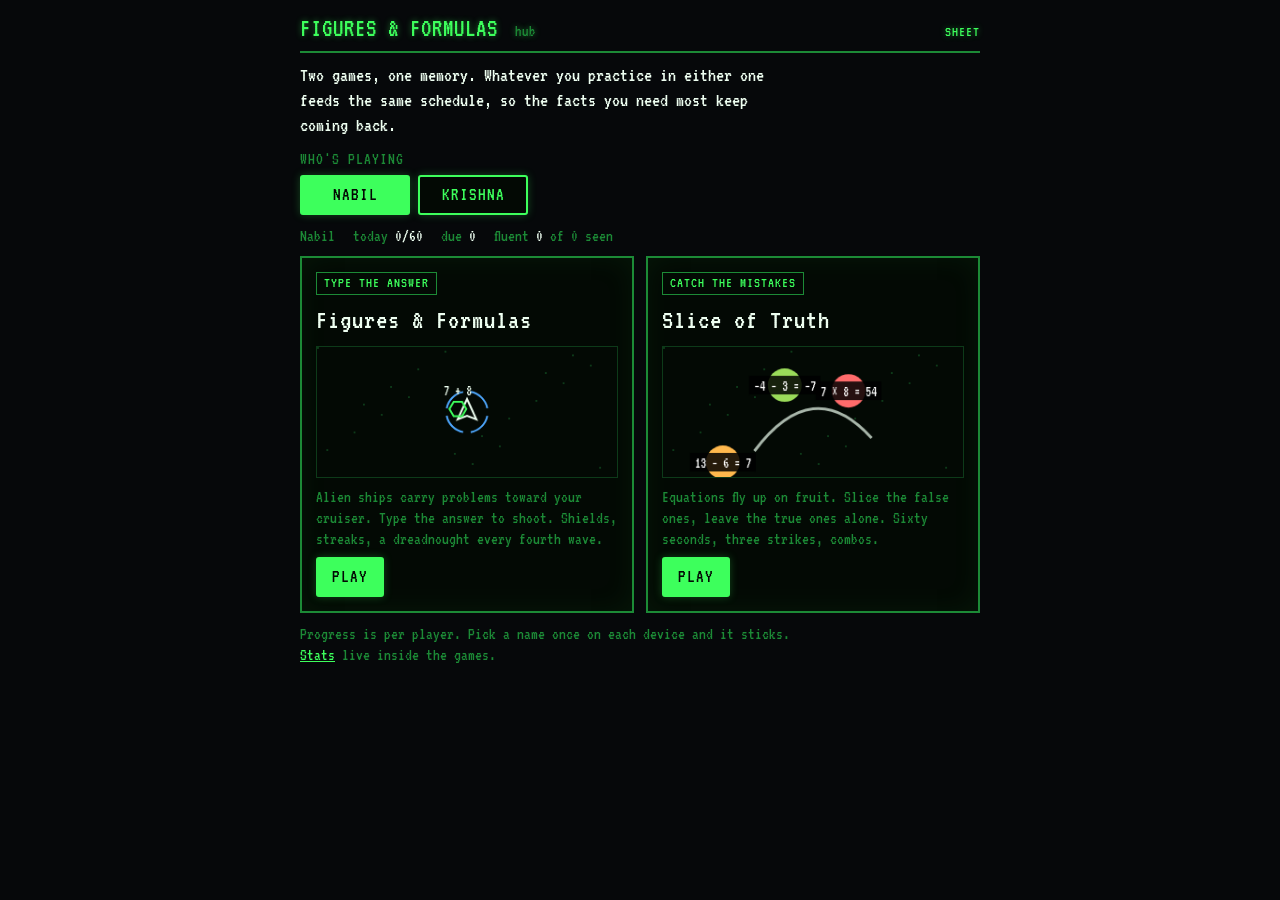
==== web/index.html @ 44d7228d "Hub + Slice of Truth - web/index.html: hub with player picker and game cards - web/shooter/: the Mas" ====
<!doctype html>
<html lang="en">
<head>
<meta charset="utf-8">
<meta name="viewport" content="width=device-width,initial-scale=1,viewport-fit=cover">
<title>Figures &amp; Formulas</title>
<meta name="description" content="Math fluency games on one spaced-repetition scheduler.">
<meta name="theme-color" content="#06080a">
<meta name="apple-mobile-web-app-capable" content="yes">
<meta name="apple-mobile-web-app-status-bar-style" content="black-translucent">
<meta name="apple-mobile-web-app-title" content="Figures">
<link rel="manifest" href="manifest.webmanifest">
<link rel="icon" href="icons/icon-192.png">
<link rel="apple-touch-icon" href="icons/apple-touch-icon.png">
<link rel="preconnect" href="https://fonts.googleapis.com">
<link rel="preconnect" href="https://fonts.gstatic.com" crossorigin>
<link rel="stylesheet" href="https://fonts.googleapis.com/css2?family=VT323&display=swap">
<link rel="stylesheet" href="css/theme.css">
<style>html{padding-top:env(safe-area-inset-top,0px);padding-bottom:env(safe-area-inset-bottom,0px)}</style>
</head>
<body>
<div class="console">
  <header class="hud">
    <div class="brand">FIGURES &amp; FORMULAS <span class="ver">hub</span></div>
    <div class="hud-stats"><span id="hudSync" class="sync">LOCAL</span></div>
  </header>

  <p class="hub-intro">Two games, one memory. Whatever you practice in either one feeds the same schedule, so the facts you need most keep coming back.</p>

  <section>
    <h3 style="margin:0 0 6px;font-weight:400;font-size:17px;letter-spacing:1px;color:var(--phos-dim);text-transform:uppercase">Who's playing</h3>
    <div class="row players" id="players" style="justify-content:flex-start"></div>
  </section>

  <div class="statstrip" id="strip"></div>

  <section class="cards" id="cards">
    <a class="card" href="shooter/">
      <span class="tag">Type the answer</span>
      <h2>Figures &amp; Formulas</h2>
      <canvas data-preview="shooter" width="320" height="140" aria-hidden="true"></canvas>
      <p>Alien ships carry problems toward your cruiser. Type the answer to shoot. Shields, streaks, a dreadnought every fourth wave.</p>
      <span class="go"><button tabindex="-1" class="primary">Play</button></span>
    </a>
    <a class="card" href="slice/">
      <span class="tag">Catch the mistakes</span>
      <h2>Slice of Truth</h2>
      <canvas data-preview="slice" width="320" height="140" aria-hidden="true"></canvas>
      <p>Equations fly up on fruit. Slice the false ones, leave the true ones alone. Sixty seconds, three strikes, combos.</p>
      <span class="go"><button tabindex="-1" class="primary">Play</button></span>
    </a>
  </section>

  <p class="help">Progress is per player. Pick a name once on each device and it sticks. <a href="shooter/#stats" style="color:var(--phos)">Stats</a> live inside the games.</p>
</div>

<script src="config.js"></script>
<script src="js/facts.js"></script>
<script src="js/scheduler.js"></script>
<script src="js/store.js"></script>
<script src="js/player.js"></script>
<script>
(function () {
  'use strict';
  const $ = s => document.querySelector(s);
  const { PLAYERS, cap } = FF.player;
  let player = FF.player.current();
  function render() {
    $('#players').innerHTML = PLAYERS.map(p => `<button data-p="${p}" class="${p === player ? 'primary' : ''}">${cap(p)}</button>`).join('');
    $('#players').querySelectorAll('button').forEach(b => b.onclick = () => { player = b.dataset.p; FF.player.set(player); render(); });
    const S = FF.store.LocalStore.load(player, FF.player.FIRST);
    const sched = new FF.Scheduler(FF.facts, S, {});
    const cards = Object.values(S.cards), fluent = cards.filter(c => c.stage === 'fluent').length;
    const n = sched.todayCount(), g = S.settings.goal;
    $('#strip').innerHTML = `<span>${cap(player)}</span><span>today <b>${n}${n >= g ? ' ✓' : '/' + g}</b></span><span>due <b>${sched.dueCount()}</b></span><span>fluent <b>${fluent}</b> of ${cards.length} seen</span>${S.synced ? `<span>synced <b>${new Date(S.synced).toLocaleDateString()}</b></span>` : ''}`;
    $('#hudSync').textContent = (window.FF_CONFIG && FF_CONFIG.endpoint) ? 'SHEET' : 'LOCAL';
    $('#hudSync').className = 'sync ' + ((window.FF_CONFIG && FF_CONFIG.endpoint) ? 'ok' : '');
  }
  render();

  /* tiny animated previews */
  const css = n => getComputedStyle(document.documentElement).getPropertyValue(n).trim();
  const reduce = matchMedia('(prefers-reduced-motion: reduce)').matches;
  document.querySelectorAll('canvas[data-preview]').forEach(cv => {
    const ctx = cv.getContext('2d'), W = cv.width, H = cv.height, kind = cv.dataset.preview;
    const draw = t => {
      ctx.fillStyle = css('--screen'); ctx.fillRect(0, 0, W, H);
      ctx.fillStyle = css('--phos-faint'); for (let i = 0; i < 20; i++) ctx.fillRect((i * 97) % W, (i * 53) % H, 2, 2);
      ctx.lineWidth = 2; ctx.font = '16px ' + css('--font-mono'); ctx.textAlign = 'center'; ctx.textBaseline = 'middle';
      if (kind === 'shooter') {
        ctx.strokeStyle = css('--white'); ctx.fillStyle = css('--screen'); ctx.save(); ctx.translate(W / 2, H / 2);
        ctx.beginPath(); ctx.moveTo(0, -14); ctx.lineTo(10, 8); ctx.lineTo(0, 4); ctx.lineTo(-10, 8); ctx.closePath(); ctx.fill(); ctx.stroke();
        ctx.strokeStyle = css('--blue'); [[-2.36], [-0.79], [2.36], [0.79]].forEach(([a]) => { ctx.beginPath(); ctx.arc(0, 0, 22, a - .6, a + .6); ctx.stroke(); }); ctx.restore();
        const k = (t / 1800) % 1; const ex = 40 + (W / 2 - 40) * k, ey = 30 + (H / 2 - 30) * k;
        ctx.strokeStyle = css('--phos'); ctx.beginPath(); for (let i = 0; i < 6; i++) { const a = i * Math.PI / 3; ctx.lineTo(ex + Math.cos(a) * 9, ey + Math.sin(a) * 9); } ctx.closePath(); ctx.stroke();
        ctx.fillStyle = css('--white'); ctx.fillText('7 + 8', ex, ey - 20);
      } else {
        const fruits = [['#ff6b6b', '7 × 8 = 54', .0], ['#ffb84d', '13 − 6 = 7', .33], ['#9bdc5a', '−4 − 3 = −7', .66]];
        fruits.forEach(([col, eq, ph]) => { const k = ((t / 2400) + ph) % 1; const x = 60 + k * (W - 120), y = H - 10 - Math.sin(k * Math.PI) * (H - 40);
          ctx.fillStyle = col; ctx.beginPath(); ctx.arc(x, y, 18, 0, Math.PI * 2); ctx.fill();
          ctx.fillStyle = 'rgba(0,0,0,.85)'; const w = ctx.measureText(eq).width + 10; ctx.fillRect(x - w / 2, y - 10, w, 20); ctx.fillStyle = '#fff'; ctx.fillText(eq, x, y + 1); });
        ctx.strokeStyle = css('--white'); ctx.lineWidth = 3; ctx.globalAlpha = .7; ctx.beginPath(); const sx = (t / 900) % 1; ctx.moveTo(W * .2 + sx * 40, H * .8); ctx.quadraticCurveTo(W * .5, H * .2, W * .8 - sx * 40, H * .7); ctx.stroke(); ctx.globalAlpha = 1;
      }
      if (!reduce) requestAnimationFrame(draw);
    };
    requestAnimationFrame(draw);
  });
  if ('serviceWorker' in navigator && location.protocol.startsWith('http')) navigator.serviceWorker.register('sw.js').catch(() => {});
})();
</script>
</body>
</html>
---- web/css/theme.css ----
/* Layout: a single-screen CRT console. HUD strip on top, a 4:3 phosphor screen in a bezel,
   a control row beneath, and HTML overlays (title, shop, pause, game over, stats) over the screen.
   Single theme by choice: a monitor is dark whatever the room's theme is. */
:root{
  --bg:#06080a;
  --bezel:#1b1d1c;
  --bezel-edge:#2c302d;
  --screen:#030904;
  --phos:#3dff5c;
  --phos-dim:#1c8a36;
  --phos-faint:#0d3a19;
  --white:#eefff1;
  --orange:#ff7f24;
  --blue:#4fa8ff;
  --violet:#d35cff;
  --danger:#ff4a4a;
  --warn:#ffd43b;
  --font-mono:'VT323',"Courier New",ui-monospace,monospace;
  color-scheme:dark;
}
html,body{height:100%}
body{
  margin:0;background:var(--bg);color:var(--phos);
  font-family:var(--font-mono);font-size:20px;line-height:1.25;
  padding-left:max(16px,env(safe-area-inset-left,0px));
  padding-right:max(16px,env(safe-area-inset-right,0px));
  padding-block:12px;
  display:flex;justify-content:center;
}
*{box-sizing:border-box}
[hidden]{display:none!important}
img{max-width:100%}
.console{width:100%;max-width:680px;display:flex;flex-direction:column;gap:10px;min-width:0}
.hud,.bezel,.controls,.numpad{user-select:none;-webkit-user-select:none}
.hud{display:flex;flex-wrap:wrap;justify-content:space-between;align-items:baseline;gap:6px 16px;
  border-bottom:2px solid var(--phos-dim);padding-bottom:6px;text-shadow:0 0 6px rgba(61,255,92,.45)}
.brand{font-size:26px;letter-spacing:1px;text-wrap:balance}
.brand .home{color:var(--phos-dim);text-decoration:none;font-size:20px;margin-right:4px}
.brand .home:hover{color:var(--phos)}
.brand .ver{font-size:16px;color:var(--phos-dim);margin-left:6px}
.hud-stats{display:flex;flex-wrap:wrap;gap:4px 18px;font-variant-numeric:tabular-nums;letter-spacing:.5px}
.hud-stats .hp{color:var(--white)}
.hud-stats .lo{color:var(--danger)}
.bezel{position:relative;background:var(--bezel);border:3px solid var(--bezel-edge);border-radius:14px;padding:12px;
  box-shadow:inset 0 0 0 2px #0c0d0c,0 10px 30px rgba(0,0,0,.6)}
.screenwrap{position:relative;width:100%;aspect-ratio:4/3;max-width:100%;background:var(--screen);
  border-radius:8px;overflow:hidden;box-shadow:inset 0 0 40px rgba(61,255,92,.12),inset 0 0 6px #000}
canvas#screen{display:block;width:100%;height:100%}
.scan{position:absolute;inset:0;pointer-events:none;
  background:repeating-linear-gradient(to bottom,rgba(0,0,0,0) 0 2px,rgba(0,0,0,.28) 2px 4px);
  mix-blend-mode:multiply}
.overlay{position:absolute;inset:0;display:flex;flex-direction:column;align-items:center;justify-content:center;
  gap:12px;padding:16px;text-align:center;background:rgba(3,9,4,.86);text-shadow:0 0 8px rgba(61,255,92,.5)}
.overlay h2{margin:0;font-size:34px;font-weight:400;letter-spacing:2px;text-wrap:balance}
.overlay p{margin:0;max-width:46ch;color:var(--white)}
.overlay .muted{color:var(--phos-dim);font-size:17px}
.row{display:flex;flex-wrap:wrap;gap:8px;justify-content:center}
button{font:inherit;font-size:19px;letter-spacing:1px;background:var(--screen);color:var(--phos);
  border:2px solid var(--phos);padding:6px 14px;cursor:pointer;text-transform:uppercase;border-radius:3px;
  box-shadow:0 0 8px rgba(61,255,92,.25)}
button:hover{background:var(--phos-faint)}
button:focus-visible{outline:2px solid var(--white);outline-offset:2px}
button.primary{background:var(--phos);color:var(--screen)}
button.primary:hover{background:var(--white)}
button:disabled{opacity:.4;cursor:default}
button.danger{border-color:var(--danger);color:var(--danger)}
.players button{min-width:110px}
.shopgrid{display:grid;grid-template-columns:repeat(auto-fit,minmax(130px,1fr));gap:8px;width:100%;max-width:520px}
.shopgrid button{display:flex;flex-direction:column;gap:2px;padding:8px;text-transform:none;letter-spacing:0;line-height:1.1}
.shopgrid button b{font-weight:400;text-transform:uppercase;letter-spacing:1px}
.shopgrid button small{font-size:15px;color:var(--phos-dim)}
.shopgrid button .cost{color:var(--warn)}
.controls{display:flex;flex-wrap:wrap;gap:8px;justify-content:space-between;align-items:center}
.controls .grp{display:flex;flex-wrap:wrap;gap:8px}
.help{margin:0;color:var(--phos-dim);font-size:17px;max-width:70ch}
.numpad{display:grid;grid-template-columns:repeat(4,1fr);gap:6px}
.numpad button{font-size:24px;padding:10px 0}
.numpad .fire{grid-column:span 2;background:var(--phos);color:var(--screen)}
kbd{border:1px solid var(--phos-dim);padding:0 5px;border-radius:3px;font:inherit;font-size:16px;color:var(--white)}
.sync{color:var(--phos-dim);font-size:15px;letter-spacing:1px}
.sync.ok{color:var(--phos)} .sync.err{color:var(--orange)} .sync.busy{color:var(--warn)}
select{font:inherit;background:var(--screen);color:var(--phos);border:1px solid var(--phos-dim);padding:2px 6px}
.fam-mul{color:var(--violet)} .fam-div{color:var(--warn)} .fam-negmul{color:var(--danger)}
/* stats + settings panel */
#kb{position:absolute;left:0;top:0;width:1px;height:1px;opacity:0;font-size:16px;border:0;padding:0;pointer-events:none;caret-color:transparent}
.panel{position:fixed;inset:0;z-index:20;overflow:auto;background:var(--bg);
  padding-left:max(16px,env(safe-area-inset-left,0px));padding-right:max(16px,env(safe-area-inset-right,0px));
  padding-block:16px}
.panel-in{max-width:680px;margin:0 auto;display:flex;flex-direction:column;gap:14px;min-width:0}
.panel .muted{color:var(--phos-dim);font-size:17px;margin:0;max-width:70ch}
.panel h2{margin:0;font-size:30px;font-weight:400;letter-spacing:2px}
.panel h3{margin:14px 0 4px;font-size:22px;font-weight:400;color:var(--white);letter-spacing:1px}
.panel table{border-collapse:collapse;width:100%;font-variant-numeric:tabular-nums}
.panel th,.panel td{text-align:left;padding:4px 8px;border-bottom:1px solid var(--phos-faint)}
.panel th{color:var(--phos-dim);font-weight:400;text-transform:uppercase;font-size:15px;letter-spacing:1px}
.panel td.num{text-align:right}
.tilerow{display:grid;grid-template-columns:repeat(auto-fit,minmax(120px,1fr));gap:8px}
.tile{border:1px solid var(--phos-dim);padding:8px 10px}
.tile .k{color:var(--phos-dim);font-size:15px;text-transform:uppercase;letter-spacing:1px}
.tile .v{font-size:30px;color:var(--white);line-height:1}
.tile .s{font-size:15px;color:var(--phos-dim)}
.bars{display:flex;gap:3px;align-items:flex-end;height:46px}
.bars div{flex:1;background:var(--phos-dim);min-width:3px}
.bars div.today{background:var(--phos)}
.leech{color:var(--orange)}
textarea{width:100%;min-height:90px;font:inherit;font-size:15px;background:var(--screen);color:var(--phos);
  border:1px solid var(--phos-dim);padding:6px;resize:vertical}
textarea:focus-visible,input:focus-visible{outline:2px solid var(--white);outline-offset:1px}
label.opt{display:flex;align-items:center;gap:8px;color:var(--white)}
input[type=number]{font:inherit;background:var(--screen);color:var(--phos);border:1px solid var(--phos-dim);width:70px;padding:2px 6px}
input[type=checkbox]{width:18px;height:18px;accent-color:var(--phos)}
.wrap{overflow-x:auto}
.fam-add{color:var(--phos)} .fam-sub{color:var(--orange)} .fam-neg{color:var(--blue)}
.stage-fluent{color:var(--white)} .stage-review{color:var(--phos)} .stage-learning{color:var(--warn)} .stage-new{color:var(--phos-dim)}
@media (prefers-reduced-motion:reduce){ .scan{display:none} }
@media (max-width:480px){ body{font-size:18px} .brand{font-size:22px} .overlay h2{font-size:26px} button{font-size:17px;padding:6px 10px} }
html{padding-top:env(safe-area-inset-top,0px);padding-bottom:env(safe-area-inset-bottom,0px)}

/* ---- hub ---- */
.hub-intro{color:var(--white);max-width:60ch;margin:0}
.cards{display:grid;grid-template-columns:repeat(auto-fit,minmax(260px,1fr));gap:12px}
.card{display:flex;flex-direction:column;gap:8px;border:2px solid var(--phos-dim);padding:14px;background:var(--screen);color:var(--phos);text-decoration:none;
  box-shadow:inset 0 0 30px rgba(61,255,92,.06);min-width:0}
.card:hover{border-color:var(--phos);box-shadow:inset 0 0 30px rgba(61,255,92,.12),0 0 10px rgba(61,255,92,.25)}
.card:focus-visible{outline:2px solid var(--white);outline-offset:2px}
.card h2{margin:0;font-size:28px;font-weight:400;letter-spacing:1px;color:var(--white);text-wrap:balance}
.card p{margin:0;color:var(--phos-dim);font-size:17px}
.card .tag{align-self:flex-start;font-size:15px;letter-spacing:1px;text-transform:uppercase;border:1px solid var(--phos-dim);padding:1px 7px;color:var(--phos)}
.card canvas{width:100%;height:auto;aspect-ratio:16/7;max-width:100%;background:var(--screen);border:1px solid var(--phos-faint)}
.card .go{margin-top:auto;align-self:flex-start}
.statstrip{display:flex;flex-wrap:wrap;gap:4px 18px;color:var(--phos-dim);font-size:17px;font-variant-numeric:tabular-nums}
.statstrip b{color:var(--white);font-weight:400}
/* ---- slice game ---- */
canvas#slice{touch-action:none;cursor:crosshair}
.hud-stats .combo{color:var(--warn)}
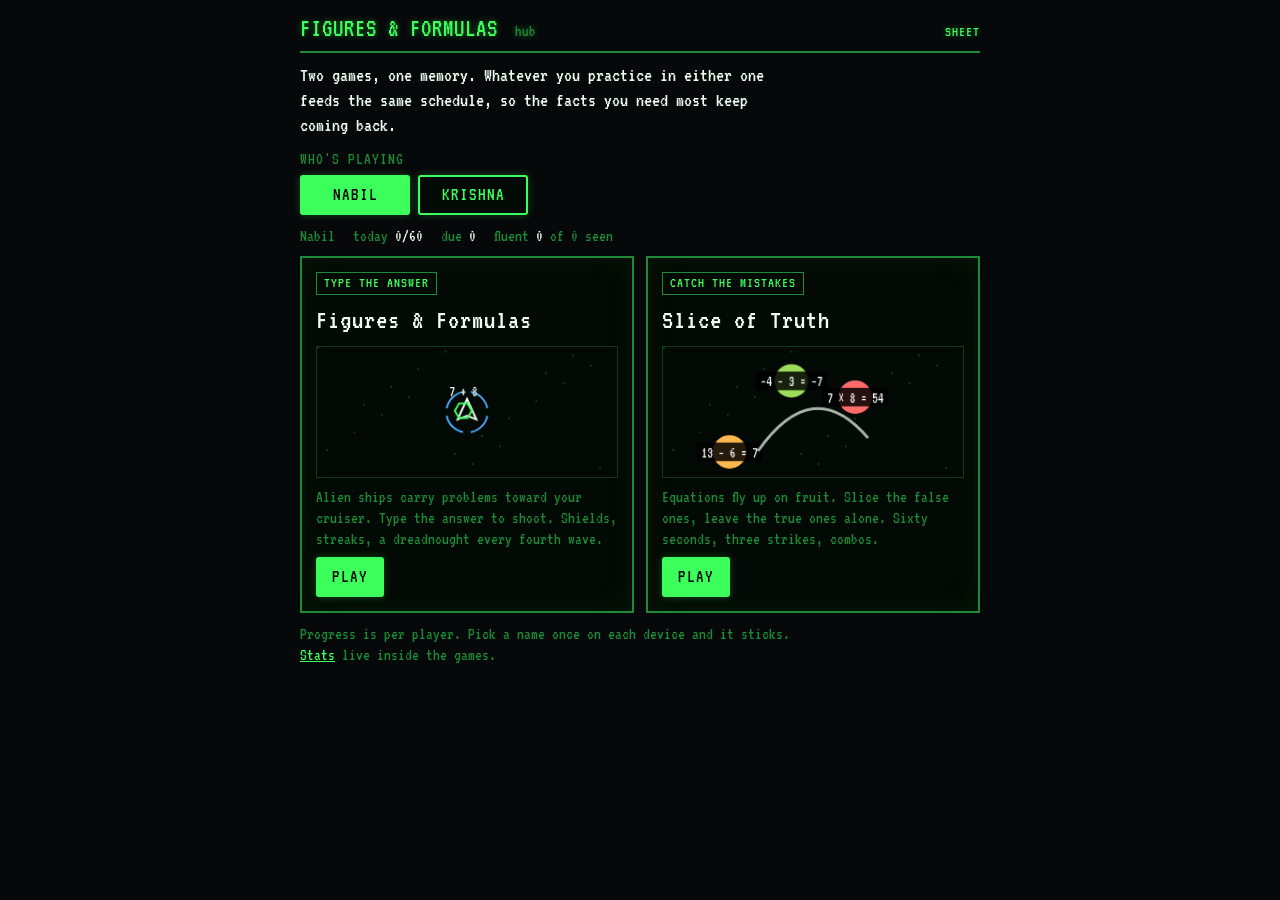
==== commit c3c697a3: "Make updates reach devices immediately Service worker revalidates every request with the server inst" ====
--- a/web/index.html
+++ b/web/index.html
@@ -15,7 +15,7 @@
 <link rel="preconnect" href="https://fonts.googleapis.com">
 <link rel="preconnect" href="https://fonts.gstatic.com" crossorigin>
 <link rel="stylesheet" href="https://fonts.googleapis.com/css2?family=VT323&display=swap">
-<link rel="stylesheet" href="css/theme.css">
+<link rel="stylesheet" href="css/theme.css?v=__BUILD__">
 <style>html{padding-top:env(safe-area-inset-top,0px);padding-bottom:env(safe-area-inset-bottom,0px)}</style>
 </head>
 <body>
@@ -54,11 +54,11 @@
   <p class="help">Progress is per player. Pick a name once on each device and it sticks. <a href="shooter/#stats" style="color:var(--phos)">Stats</a> live inside the games.</p>
 </div>
 
-<script src="config.js"></script>
-<script src="js/facts.js"></script>
-<script src="js/scheduler.js"></script>
-<script src="js/store.js"></script>
-<script src="js/player.js"></script>
+<script src="config.js?v=__BUILD__"></script>
+<script src="js/facts.js?v=__BUILD__"></script>
+<script src="js/scheduler.js?v=__BUILD__"></script>
+<script src="js/store.js?v=__BUILD__"></script>
+<script src="js/player.js?v=__BUILD__"></script>
 <script>
 (function () {
   'use strict';
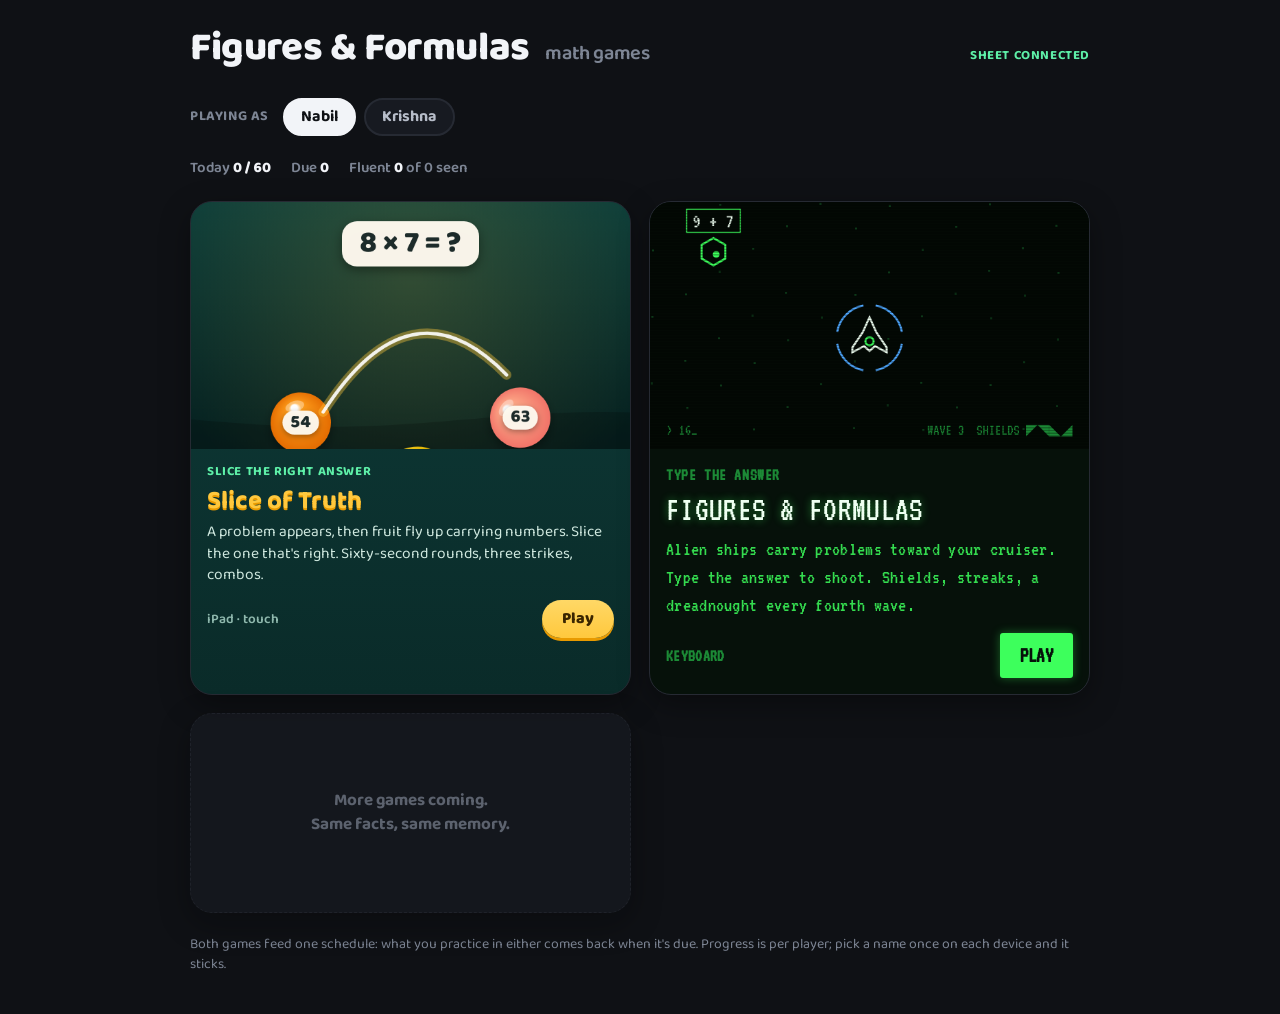
==== commit cadf7fd1: "Hub: neutral modern launcher; each game card is a poster in its own style Slice card shows the real " ====
--- a/web/index.html
+++ b/web/index.html
@@ -5,7 +5,7 @@
 <meta name="viewport" content="width=device-width,initial-scale=1,viewport-fit=cover">
 <title>Figures &amp; Formulas</title>
 <meta name="description" content="Math fluency games on one spaced-repetition scheduler.">
-<meta name="theme-color" content="#06080a">
+<meta name="theme-color" content="#0f1115">
 <meta name="apple-mobile-web-app-capable" content="yes">
 <meta name="apple-mobile-web-app-status-bar-style" content="black-translucent">
 <meta name="apple-mobile-web-app-title" content="Figures">
@@ -14,44 +14,103 @@
 <link rel="apple-touch-icon" href="icons/apple-touch-icon.png">
 <link rel="preconnect" href="https://fonts.googleapis.com">
 <link rel="preconnect" href="https://fonts.gstatic.com" crossorigin>
-<link rel="stylesheet" href="https://fonts.googleapis.com/css2?family=VT323&display=swap">
-<link rel="stylesheet" href="css/theme.css?v=__BUILD__">
-<style>html{padding-top:env(safe-area-inset-top,0px);padding-bottom:env(safe-area-inset-bottom,0px)}</style>
+<link rel="stylesheet" href="https://fonts.googleapis.com/css2?family=Baloo+2:wght@600;700;800&family=VT323&display=swap">
+<style>
+/* Layout: a calm neutral launcher. The page itself has no game styling; each card is a poster in its own game's look. */
+:root{
+  --bg:#0f1115; --surface:#171a21; --line:#262a33; --fg:#f2f4f8; --fg-soft:#b7bdc9; --fg-dim:#7d8594; --accent:#ffc83d;
+  --font:'Baloo 2',ui-rounded,'SF Pro Rounded',system-ui,-apple-system,'Segoe UI',sans-serif;
+  --pixel:'VT323','Courier New',ui-monospace,monospace;
+  color-scheme:dark;
+}
+*{box-sizing:border-box}
+[hidden]{display:none!important}
+html{padding-top:env(safe-area-inset-top,0px);padding-bottom:env(safe-area-inset-bottom,0px)}
+body{margin:0;background:var(--bg);color:var(--fg);font-family:var(--font);font-size:17px;line-height:1.4;
+  padding-left:max(16px,env(safe-area-inset-left,0px));padding-right:max(16px,env(safe-area-inset-right,0px));padding-block:20px 40px;
+  -webkit-tap-highlight-color:transparent}
+.wrap{max-width:900px;margin:0 auto;display:flex;flex-direction:column;gap:22px;min-width:0}
+header{display:flex;flex-wrap:wrap;justify-content:space-between;align-items:baseline;gap:8px 16px}
+h1{margin:0;font-size:clamp(28px,5vw,40px);font-weight:800;letter-spacing:-.01em;text-wrap:balance}
+h1 small{font-weight:600;color:var(--fg-dim);font-size:.5em;margin-left:8px}
+.sync{font-size:13px;font-weight:700;letter-spacing:.6px;color:var(--fg-dim);text-transform:uppercase}
+.sync.ok{color:#5ef0a8}
+.who{display:flex;flex-wrap:wrap;align-items:center;gap:10px 14px}
+.who .label{color:var(--fg-dim);font-weight:700;font-size:14px;text-transform:uppercase;letter-spacing:.6px}
+.players{display:flex;gap:8px;flex-wrap:wrap}
+.players button{font:inherit;font-weight:700;font-size:16px;border:2px solid var(--line);background:var(--surface);color:var(--fg-soft);border-radius:999px;padding:6px 16px;cursor:pointer}
+.players button.on{background:var(--fg);color:var(--bg);border-color:var(--fg)}
+.players button:focus-visible,.card:focus-visible{outline:3px solid var(--accent);outline-offset:3px}
+.strip{display:flex;flex-wrap:wrap;gap:6px 20px;color:var(--fg-dim);font-size:15px;font-weight:600;font-variant-numeric:tabular-nums}
+.strip b{color:var(--fg);font-weight:800}
+.cards{display:grid;grid-template-columns:repeat(auto-fit,minmax(300px,1fr));gap:18px}
+.card{display:flex;flex-direction:column;border-radius:22px;overflow:hidden;text-decoration:none;color:inherit;background:var(--surface);border:1px solid var(--line);
+  box-shadow:0 10px 30px rgba(0,0,0,.35);transition:transform .12s,box-shadow .12s;min-width:0}
+.card:hover{transform:translateY(-3px);box-shadow:0 16px 40px rgba(0,0,0,.45)}
+.card canvas{display:block;width:100%;height:auto;aspect-ratio:16/9;max-width:100%}
+.card .body{padding:14px 16px 16px;display:flex;flex-direction:column;gap:6px}
+.card .kicker{font-size:13px;font-weight:700;letter-spacing:.6px;text-transform:uppercase}
+.card h2{margin:0;font-size:26px;line-height:1.05;text-wrap:balance}
+.card p{margin:0;color:var(--fg-soft);font-size:15.5px}
+.card .foot{display:flex;justify-content:space-between;align-items:center;margin-top:8px}
+.card .meta{color:var(--fg-dim);font-size:13.5px;font-weight:600}
+.play{font:inherit;font-weight:800;font-size:16px;border:0;border-radius:999px;padding:8px 20px;cursor:pointer}
+/* poster-specific */
+.card.shooter{background:#06110a}
+.card.shooter .body{font-family:var(--pixel);font-size:21px;letter-spacing:.3px}
+.card.shooter .kicker{color:#1c8a36;font-family:var(--pixel);font-size:17px}
+.card.shooter h2{font-family:var(--pixel);font-weight:400;font-size:34px;color:#eefff1;text-shadow:0 0 8px rgba(61,255,92,.45)}
+.card.shooter p{color:#3dff5c;opacity:.85;font-size:20px}
+.card.shooter .meta{color:#1c8a36;font-size:17px}
+.card.shooter .play{background:#3dff5c;color:#06110a;font-family:var(--pixel);font-size:21px;border-radius:3px;box-shadow:0 0 10px rgba(61,255,92,.35)}
+.card.slice{background:linear-gradient(180deg,#0e3c39,#0a2b29)}
+.card.slice .kicker{color:#5ef0a8}
+.card.slice h2{color:#ffc83d;text-shadow:0 2px 0 #e89a00}
+.card.slice p{color:#cfe8df}
+.card.slice .meta{color:#8fb8ad}
+.card.slice .play{background:linear-gradient(180deg,#ffd866,#ffc83d);color:#3a2500;box-shadow:0 3px 0 #e89a00}
+.soon{border-style:dashed;opacity:.7;align-items:center;justify-content:center;min-height:200px;color:var(--fg-dim);font-weight:700;text-align:center;padding:20px}
+footer{color:var(--fg-dim);font-size:14px}
+footer a{color:var(--fg-soft)}
+@media (prefers-reduced-motion:reduce){.card{transition:none}}
+</style>
 </head>
 <body>
-<div class="console">
-  <header class="hud">
-    <div class="brand">FIGURES &amp; FORMULAS <span class="ver">hub</span></div>
-    <div class="hud-stats"><span id="hudSync" class="sync">LOCAL</span></div>
+<div class="wrap">
+  <header>
+    <h1>Figures &amp; Formulas <small>math games</small></h1>
+    <span id="hudSync" class="sync">LOCAL</span>
   </header>
 
-  <p class="hub-intro">Two games, one memory. Whatever you practice in either one feeds the same schedule, so the facts you need most keep coming back.</p>
+  <div class="who">
+    <span class="label">Playing as</span>
+    <div class="players" id="players"></div>
+  </div>
+  <div class="strip" id="strip"></div>
 
-  <section>
-    <h3 style="margin:0 0 6px;font-weight:400;font-size:17px;letter-spacing:1px;color:var(--phos-dim);text-transform:uppercase">Who's playing</h3>
-    <div class="row players" id="players" style="justify-content:flex-start"></div>
+  <section class="cards">
+    <a class="card slice" href="slice/">
+      <canvas data-preview="slice" width="640" height="360" aria-hidden="true"></canvas>
+      <div class="body">
+        <span class="kicker">Slice the right answer</span>
+        <h2>Slice of Truth</h2>
+        <p>A problem appears, then fruit fly up carrying numbers. Slice the one that's right. Sixty-second rounds, three strikes, combos.</p>
+        <div class="foot"><span class="meta">iPad · touch</span><span class="play">Play</span></div>
+      </div>
+    </a>
+    <a class="card shooter" href="shooter/">
+      <canvas data-preview="shooter" width="640" height="360" aria-hidden="true"></canvas>
+      <div class="body">
+        <span class="kicker">TYPE THE ANSWER</span>
+        <h2>FIGURES &amp; FORMULAS</h2>
+        <p>Alien ships carry problems toward your cruiser. Type the answer to shoot. Shields, streaks, a dreadnought every fourth wave.</p>
+        <div class="foot"><span class="meta">KEYBOARD</span><span class="play">PLAY</span></div>
+      </div>
+    </a>
+    <div class="card soon">More games coming.<br>Same facts, same memory.</div>
   </section>
 
-  <div class="statstrip" id="strip"></div>
-
-  <section class="cards" id="cards">
-    <a class="card" href="shooter/">
-      <span class="tag">Type the answer</span>
-      <h2>Figures &amp; Formulas</h2>
-      <canvas data-preview="shooter" width="320" height="140" aria-hidden="true"></canvas>
-      <p>Alien ships carry problems toward your cruiser. Type the answer to shoot. Shields, streaks, a dreadnought every fourth wave.</p>
-      <span class="go"><button tabindex="-1" class="primary">Play</button></span>
-    </a>
-    <a class="card" href="slice/">
-      <span class="tag">Catch the mistakes</span>
-      <h2>Slice of Truth</h2>
-      <canvas data-preview="slice" width="320" height="140" aria-hidden="true"></canvas>
-      <p>Equations fly up on fruit. Slice the false ones, leave the true ones alone. Sixty seconds, three strikes, combos.</p>
-      <span class="go"><button tabindex="-1" class="primary">Play</button></span>
-    </a>
-  </section>
-
-  <p class="help">Progress is per player. Pick a name once on each device and it sticks. <a href="shooter/#stats" style="color:var(--phos)">Stats</a> live inside the games.</p>
+  <footer>Both games feed one schedule: what you practice in either comes back when it's due. Progress is per player; pick a name once on each device and it sticks.</footer>
 </div>
 
 <script src="config.js?v=__BUILD__"></script>
@@ -66,44 +125,69 @@
   const { PLAYERS, cap } = FF.player;
   let player = FF.player.current();
   function render() {
-    $('#players').innerHTML = PLAYERS.map(p => `<button data-p="${p}" class="${p === player ? 'primary' : ''}">${cap(p)}</button>`).join('');
+    $('#players').innerHTML = PLAYERS.map(p => `<button data-p="${p}" class="${p === player ? 'on' : ''}">${cap(p)}</button>`).join('');
     $('#players').querySelectorAll('button').forEach(b => b.onclick = () => { player = b.dataset.p; FF.player.set(player); render(); });
     const S = FF.store.LocalStore.load(player, FF.player.FIRST);
     const sched = new FF.Scheduler(FF.facts, S, {});
     const cards = Object.values(S.cards), fluent = cards.filter(c => c.stage === 'fluent').length;
     const n = sched.todayCount(), g = S.settings.goal;
-    $('#strip').innerHTML = `<span>${cap(player)}</span><span>today <b>${n}${n >= g ? ' ✓' : '/' + g}</b></span><span>due <b>${sched.dueCount()}</b></span><span>fluent <b>${fluent}</b> of ${cards.length} seen</span>${S.synced ? `<span>synced <b>${new Date(S.synced).toLocaleDateString()}</b></span>` : ''}`;
-    $('#hudSync').textContent = (window.FF_CONFIG && FF_CONFIG.endpoint) ? 'SHEET' : 'LOCAL';
-    $('#hudSync').className = 'sync ' + ((window.FF_CONFIG && FF_CONFIG.endpoint) ? 'ok' : '');
+    $('#strip').innerHTML = `<span>Today <b>${n}${n >= g ? ' ✓' : ' / ' + g}</b></span><span>Due <b>${sched.dueCount()}</b></span><span>Fluent <b>${fluent}</b> of ${cards.length} seen</span>${S.synced ? `<span>Synced <b>${new Date(S.synced).toLocaleDateString()}</b></span>` : ''}`;
+    const sheet = !!(window.FF_CONFIG && FF_CONFIG.endpoint);
+    $('#hudSync').textContent = sheet ? 'Sheet connected' : 'Local only'; $('#hudSync').className = 'sync ' + (sheet ? 'ok' : '');
   }
   render();
 
-  /* tiny animated previews */
-  const css = n => getComputedStyle(document.documentElement).getPropertyValue(n).trim();
+  /* ---- posters: each drawn in its game's own idiom ---- */
   const reduce = matchMedia('(prefers-reduced-motion: reduce)').matches;
+  function roundRect(c, x, y, w, h, r) { c.beginPath(); c.moveTo(x + r, y); c.arcTo(x + w, y, x + w, y + h, r); c.arcTo(x + w, y + h, x, y + h, r); c.arcTo(x, y + h, x, y, r); c.arcTo(x, y, x + w, y, r); c.closePath(); }
+
+  // Slice of Truth: orchard sky, pinned question, glossy fruit with number labels, a blade trail
+  const FRUIT = [
+    { skin: '#2b9348', skin2: '#1b5e20', stripes: true }, { skin: '#ff9f1c', skin2: '#e36a00' }, { skin: '#ef233c', skin2: '#9d0208', leaf: true }, { skin: '#ffe14d', skin2: '#e0b400', lemon: true }, { skin: '#8e44ad', skin2: '#4a1a6b' }, { skin: '#ffad8a', skin2: '#f07167' }
+  ];
+  function fruit(c, k, r) {
+    c.save(); c.shadowColor = 'rgba(0,0,0,.35)'; c.shadowBlur = 14; c.shadowOffsetY = 6;
+    const g = c.createRadialGradient(-r * .35, -r * .4, r * .1, 0, 0, r * 1.05); g.addColorStop(0, '#fff'); g.addColorStop(.12, k.skin); g.addColorStop(1, k.skin2); c.fillStyle = g;
+    c.beginPath(); if (k.lemon) c.ellipse(0, 0, r * 1.15, r * .85, 0, 0, Math.PI * 2); else c.arc(0, 0, r, 0, Math.PI * 2); c.fill(); c.shadowColor = 'transparent';
+    if (k.stripes) { c.strokeStyle = k.skin2; c.lineWidth = r * .1; for (let i = -2; i <= 2; i++) { c.beginPath(); c.ellipse(i * r * .32, 0, r * .12, r * .9, 0, -Math.PI / 2, Math.PI / 2); c.stroke(); } }
+    if (k.leaf) { c.fillStyle = '#52b788'; c.beginPath(); c.ellipse(r * .35, -r * .95, r * .28, r * .13, -.4, 0, Math.PI * 2); c.fill(); }
+    c.fillStyle = 'rgba(255,255,255,.35)'; c.beginPath(); c.ellipse(-r * .35, -r * .45, r * .32, r * .18, -.6, 0, Math.PI * 2); c.fill(); c.restore();
+  }
+  function label(c, x, y, text, fs) { c.font = '800 ' + fs + 'px ' + getComputedStyle(document.documentElement).getPropertyValue('--font'); c.textAlign = 'center'; c.textBaseline = 'middle';
+    const w = c.measureText(text).width + fs * .9, h = fs * 1.35; c.save(); c.shadowColor = 'rgba(0,0,0,.35)'; c.shadowBlur = 8; c.shadowOffsetY = 3; c.fillStyle = 'rgba(255,250,240,.96)'; roundRect(c, x - w / 2, y - h / 2, w, h, h / 2); c.fill(); c.restore(); c.fillStyle = '#1d2b2a'; c.fillText(text, x, y + fs * .06); }
+  function drawSlice(c, W, H, t) {
+    const g = c.createLinearGradient(0, 0, 0, H); g.addColorStop(0, '#0b3d3a'); g.addColorStop(1, '#06201f'); c.fillStyle = g; c.fillRect(0, 0, W, H);
+    const rg = c.createRadialGradient(W * .5, H * .3, 10, W * .5, H * .3, W * .6); rg.addColorStop(0, 'rgba(255,200,61,.16)'); rg.addColorStop(1, 'rgba(255,200,61,0)'); c.fillStyle = rg; c.fillRect(0, 0, W, H);
+    c.fillStyle = 'rgba(0,0,0,.2)'; c.beginPath(); c.moveTo(0, H); for (let x = 0; x <= W; x += 16) c.lineTo(x, H * .88 + Math.sin(x / W * 5) * H * .03); c.lineTo(W, H); c.fill();
+    // pinned question
+    c.font = '800 44px ' + getComputedStyle(document.documentElement).getPropertyValue('--font'); c.textAlign = 'center'; c.textBaseline = 'middle';
+    const q = '8 × 7 = ?', qw = c.measureText(q).width + 52, qh = 66; c.save(); c.shadowColor = 'rgba(0,0,0,.4)'; c.shadowBlur = 16; c.shadowOffsetY = 5; c.fillStyle = 'rgba(255,250,240,.97)'; roundRect(c, W / 2 - qw / 2, 28, qw, qh, 22); c.fill(); c.restore(); c.fillStyle = '#1d2b2a'; c.fillText(q, W / 2, 28 + qh / 2 + 3);
+    // three fruit on gentle arcs, phase-shifted; the middle one carries the answer
+    const vals = ['54', '56', '63'];
+    [0, 1, 2].forEach(i => { const k = (t / 3200 + i * .12) % 1, x = W * (0.25 + i * .25), y = H + 40 - Math.sin(k * Math.PI) * (H * .62), r = 44;
+      c.save(); c.translate(x, y); c.rotate((k - .5) * .8); fruit(c, FRUIT[(i * 2 + 1) % FRUIT.length], r); c.restore(); label(c, x, y, vals[i], 26); });
+    // blade trail
+    const s = (t / 1400) % 1; c.lineCap = 'round'; for (let pass = 0; pass < 2; pass++) { c.strokeStyle = pass ? 'rgba(255,255,255,.9)' : 'rgba(255,200,61,.4)'; c.lineWidth = pass ? 5 : 14; c.beginPath(); c.moveTo(W * .3 + s * 30, H * .85); c.quadraticCurveTo(W * .5, H * .3, W * .72 - s * 30, H * .7); c.stroke(); }
+  }
+  // Figures & Formulas: phosphor screen, cruiser with corner shields, a hex drone with a problem, scanlines
+  function drawShooter(c, W, H, t) {
+    const pixel = getComputedStyle(document.documentElement).getPropertyValue('--pixel');
+    c.fillStyle = '#030904'; c.fillRect(0, 0, W, H); c.fillStyle = '#0d3a19'; for (let i = 0; i < 50; i++) c.fillRect((i * 197) % W, (i * 131) % H, 3, 3);
+    c.save(); c.translate(W / 2, H * .55); c.lineWidth = 3; [-3 * Math.PI / 4, -Math.PI / 4, 3 * Math.PI / 4, Math.PI / 4].forEach(a => { c.strokeStyle = '#4fa8ff'; c.beginPath(); c.arc(0, 0, 48, a - .6, a + .6); c.stroke(); });
+    c.strokeStyle = '#eefff1'; c.fillStyle = '#030904'; c.lineWidth = 3; c.beginPath(); c.moveTo(0, -30); c.lineTo(10, -8); c.lineTo(25, 14); c.lineTo(25, 21); c.lineTo(8, 12); c.lineTo(0, 19); c.lineTo(-8, 12); c.lineTo(-25, 21); c.lineTo(-25, 14); c.lineTo(-10, -8); c.closePath(); c.fill(); c.stroke();
+    c.strokeStyle = '#3dff5c'; c.beginPath(); c.arc(0, 5, 6, 0, Math.PI * 2); c.stroke(); c.restore();
+    const k = (t / 2600) % 1, ex = 70 + (W / 2 - 70) * k, ey = 60 + (H * .55 - 60) * k;
+    c.strokeStyle = '#3dff5c'; c.lineWidth = 3; c.fillStyle = '#030904'; c.beginPath(); for (let i = 0; i < 6; i++) { const a = i * Math.PI / 3 + Math.PI / 6; c.lineTo(ex + Math.cos(a) * 20, ey + Math.sin(a) * 20); } c.closePath(); c.fill(); c.stroke();
+    c.fillStyle = '#3dff5c'; c.beginPath(); c.arc(ex + 4, ey + 4, 5, 0, Math.PI * 2); c.fill();
+    c.font = '30px ' + pixel; c.textAlign = 'center'; c.textBaseline = 'middle'; const p = '9 + 7', pw = c.measureText(p).width + 18; c.fillStyle = '#030904'; c.fillRect(ex - pw / 2, ey - 62, pw, 34); c.strokeStyle = '#3dff5c'; c.lineWidth = 1.5; c.strokeRect(ex - pw / 2, ey - 62, pw, 34); c.fillStyle = '#eefff1'; c.fillText(p, ex, ey - 44);
+    if (k > .55) { c.strokeStyle = '#eefff1'; c.lineWidth = 4; c.globalAlpha = (k - .55) * 2; c.beginPath(); c.moveTo(W / 2, H * .55); c.lineTo(ex, ey); c.stroke(); c.globalAlpha = 1; }
+    c.font = '22px ' + pixel; c.fillStyle = '#1c8a36'; c.textAlign = 'left'; c.fillText('> 16_', 24, H - 28); c.textAlign = 'right'; c.fillText('WAVE 3  SHIELDS ◤◥◣◢', W - 24, H - 28);
+    c.fillStyle = 'rgba(0,0,0,.28)'; for (let y = 0; y < H; y += 4) c.fillRect(0, y, W, 2);
+  }
   document.querySelectorAll('canvas[data-preview]').forEach(cv => {
-    const ctx = cv.getContext('2d'), W = cv.width, H = cv.height, kind = cv.dataset.preview;
-    const draw = t => {
-      ctx.fillStyle = css('--screen'); ctx.fillRect(0, 0, W, H);
-      ctx.fillStyle = css('--phos-faint'); for (let i = 0; i < 20; i++) ctx.fillRect((i * 97) % W, (i * 53) % H, 2, 2);
-      ctx.lineWidth = 2; ctx.font = '16px ' + css('--font-mono'); ctx.textAlign = 'center'; ctx.textBaseline = 'middle';
-      if (kind === 'shooter') {
-        ctx.strokeStyle = css('--white'); ctx.fillStyle = css('--screen'); ctx.save(); ctx.translate(W / 2, H / 2);
-        ctx.beginPath(); ctx.moveTo(0, -14); ctx.lineTo(10, 8); ctx.lineTo(0, 4); ctx.lineTo(-10, 8); ctx.closePath(); ctx.fill(); ctx.stroke();
-        ctx.strokeStyle = css('--blue'); [[-2.36], [-0.79], [2.36], [0.79]].forEach(([a]) => { ctx.beginPath(); ctx.arc(0, 0, 22, a - .6, a + .6); ctx.stroke(); }); ctx.restore();
-        const k = (t / 1800) % 1; const ex = 40 + (W / 2 - 40) * k, ey = 30 + (H / 2 - 30) * k;
-        ctx.strokeStyle = css('--phos'); ctx.beginPath(); for (let i = 0; i < 6; i++) { const a = i * Math.PI / 3; ctx.lineTo(ex + Math.cos(a) * 9, ey + Math.sin(a) * 9); } ctx.closePath(); ctx.stroke();
-        ctx.fillStyle = css('--white'); ctx.fillText('7 + 8', ex, ey - 20);
-      } else {
-        const fruits = [['#ff6b6b', '7 × 8 = 54', .0], ['#ffb84d', '13 − 6 = 7', .33], ['#9bdc5a', '−4 − 3 = −7', .66]];
-        fruits.forEach(([col, eq, ph]) => { const k = ((t / 2400) + ph) % 1; const x = 60 + k * (W - 120), y = H - 10 - Math.sin(k * Math.PI) * (H - 40);
-          ctx.fillStyle = col; ctx.beginPath(); ctx.arc(x, y, 18, 0, Math.PI * 2); ctx.fill();
-          ctx.fillStyle = 'rgba(0,0,0,.85)'; const w = ctx.measureText(eq).width + 10; ctx.fillRect(x - w / 2, y - 10, w, 20); ctx.fillStyle = '#fff'; ctx.fillText(eq, x, y + 1); });
-        ctx.strokeStyle = css('--white'); ctx.lineWidth = 3; ctx.globalAlpha = .7; ctx.beginPath(); const sx = (t / 900) % 1; ctx.moveTo(W * .2 + sx * 40, H * .8); ctx.quadraticCurveTo(W * .5, H * .2, W * .8 - sx * 40, H * .7); ctx.stroke(); ctx.globalAlpha = 1;
-      }
-      if (!reduce) requestAnimationFrame(draw);
-    };
-    requestAnimationFrame(draw);
+    const c = cv.getContext('2d'), W = cv.width, H = cv.height, fn = cv.dataset.preview === 'slice' ? drawSlice : drawShooter;
+    const frame = t => { fn(c, W, H, t); if (!reduce) requestAnimationFrame(frame); };
+    requestAnimationFrame(frame);
   });
   if ('serviceWorker' in navigator && location.protocol.startsWith('http')) navigator.serviceWorker.register('sw.js').catch(() => {});
 })();
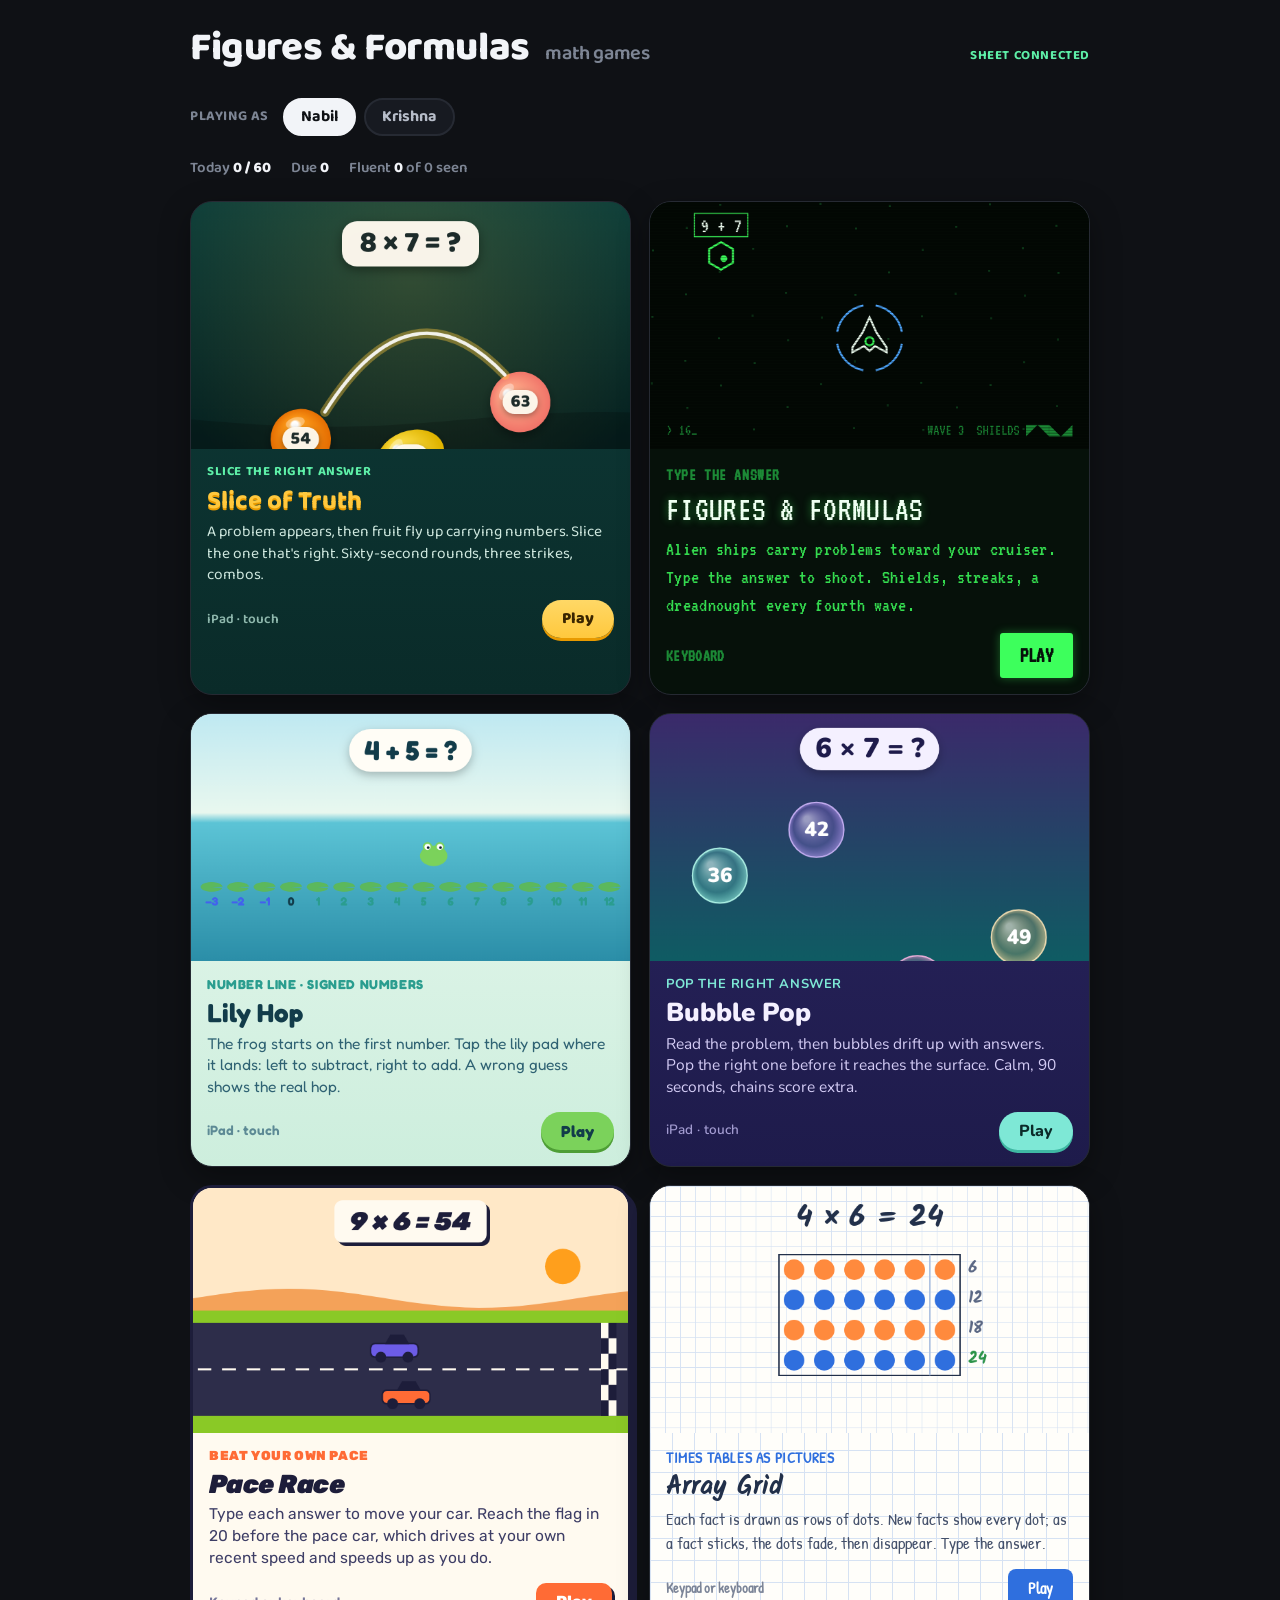
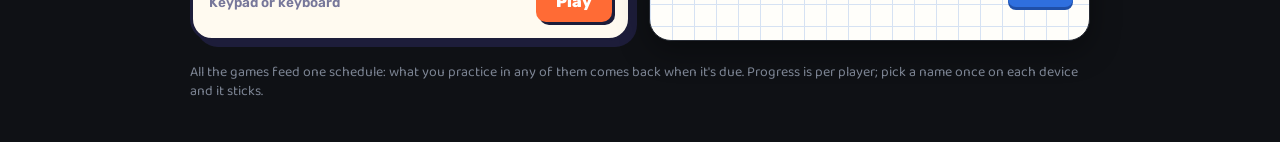
==== commit 48fa173f: "Add four games: Lily Hop, Bubble Pop, Pace Race, Array Grid Shared kit (js/kit.js, css/kit.css) wire" ====
--- a/web/index.html
+++ b/web/index.html
@@ -14,7 +14,7 @@
 <link rel="apple-touch-icon" href="icons/apple-touch-icon.png">
 <link rel="preconnect" href="https://fonts.googleapis.com">
 <link rel="preconnect" href="https://fonts.gstatic.com" crossorigin>
-<link rel="stylesheet" href="https://fonts.googleapis.com/css2?family=Baloo+2:wght@600;700;800&family=VT323&display=swap">
+<link rel="stylesheet" href="https://fonts.googleapis.com/css2?family=Baloo+2:wght@600;700;800&family=VT323&family=Fredoka:wght@600;700&family=Nunito:wght@800;900&family=Rubik:ital,wght@0,700;0,900;1,900&family=Kalam:wght@700&family=Patrick+Hand&display=swap">
 <style>
 /* Layout: a calm neutral launcher. The page itself has no game styling; each card is a poster in its own game's look. */
 :root{
@@ -69,6 +69,18 @@
 .card.slice p{color:#cfe8df}
 .card.slice .meta{color:#8fb8ad}
 .card.slice .play{background:linear-gradient(180deg,#ffd866,#ffc83d);color:#3a2500;box-shadow:0 3px 0 #e89a00}
+.card.hop{background:linear-gradient(180deg,#e9f8ef,#cdeedd);font-family:Fredoka,var(--font)}
+.card.hop .kicker{color:#2a9d8f}.card.hop h2{color:#123c4a;font-weight:700}.card.hop p{color:#2f6273}.card.hop .meta{color:#5d8a95}
+.card.hop .play{background:#7bd25b;color:#123c4a;box-shadow:0 3px 0 #4e9e35}
+.card.bubbles{background:linear-gradient(180deg,#2a2560,#1e1b4b);font-family:Nunito,var(--font)}
+.card.bubbles .kicker{color:#7ee8d6}.card.bubbles h2{color:#f4f0ff;font-weight:900}.card.bubbles p{color:#d4ccf5}.card.bubbles .meta{color:#a29bd0}
+.card.bubbles .play{background:#7ee8d6;color:#0b2b2a;box-shadow:0 3px 0 #3fb8a3}
+.card.race{background:#fffaf0;border:3px solid #1d1d3a;box-shadow:6px 6px 0 #1d1d3a;font-family:Rubik,var(--font)}
+.card.race .kicker{color:#ff6b35;font-weight:900}.card.race h2{color:#1d1d3a;font-style:italic;font-weight:900;letter-spacing:-.02em}.card.race p{color:#3e3e66}.card.race .meta{color:#77779a}
+.card.race .play{background:#ff6b35;color:#fff;border-radius:10px;box-shadow:3px 3px 0 #1d1d3a}
+.card.arrays{background:#fffefa;background-image:linear-gradient(#d6e2f3 1px,transparent 1px),linear-gradient(90deg,#d6e2f3 1px,transparent 1px);background-size:22px 22px;font-family:"Patrick Hand",var(--font)}
+.card.arrays .kicker{color:#2f6fde;font-size:15px}.card.arrays h2{color:#22304a;font-family:Kalam,var(--font);font-weight:700}.card.arrays p{color:#44506a;font-size:17px}.card.arrays .meta{color:#7c8598}
+.card.arrays .play{background:#2f6fde;color:#fff;border-radius:8px;box-shadow:0 3px 0 #1f4fa8}
 .soon{border-style:dashed;opacity:.7;align-items:center;justify-content:center;min-height:200px;color:var(--fg-dim);font-weight:700;text-align:center;padding:20px}
 footer{color:var(--fg-dim);font-size:14px}
 footer a{color:var(--fg-soft)}
@@ -107,10 +119,45 @@
         <div class="foot"><span class="meta">KEYBOARD</span><span class="play">PLAY</span></div>
       </div>
     </a>
-    <div class="card soon">More games coming.<br>Same facts, same memory.</div>
+    <a class="card hop" href="hop/">
+      <canvas data-preview="hop" width="640" height="360" aria-hidden="true"></canvas>
+      <div class="body">
+        <span class="kicker">Number line · signed numbers</span>
+        <h2>Lily Hop</h2>
+        <p>The frog starts on the first number. Tap the lily pad where it lands: left to subtract, right to add. A wrong guess shows the real hop.</p>
+        <div class="foot"><span class="meta">iPad · touch</span><span class="play">Play</span></div>
+      </div>
+    </a>
+    <a class="card bubbles" href="bubbles/">
+      <canvas data-preview="bubbles" width="640" height="360" aria-hidden="true"></canvas>
+      <div class="body">
+        <span class="kicker">Pop the right answer</span>
+        <h2>Bubble Pop</h2>
+        <p>Read the problem, then bubbles drift up with answers. Pop the right one before it reaches the surface. Calm, 90 seconds, chains score extra.</p>
+        <div class="foot"><span class="meta">iPad · touch</span><span class="play">Play</span></div>
+      </div>
+    </a>
+    <a class="card race" href="race/">
+      <canvas data-preview="race" width="640" height="360" aria-hidden="true"></canvas>
+      <div class="body">
+        <span class="kicker">Beat your own pace</span>
+        <h2>Pace Race</h2>
+        <p>Type each answer to move your car. Reach the flag in 20 before the pace car, which drives at your own recent speed and speeds up as you do.</p>
+        <div class="foot"><span class="meta">Keypad or keyboard</span><span class="play">Play</span></div>
+      </div>
+    </a>
+    <a class="card arrays" href="arrays/">
+      <canvas data-preview="arrays" width="640" height="360" aria-hidden="true"></canvas>
+      <div class="body">
+        <span class="kicker">Times tables as pictures</span>
+        <h2>Array Grid</h2>
+        <p>Each fact is drawn as rows of dots. New facts show every dot; as a fact sticks, the dots fade, then disappear. Type the answer.</p>
+        <div class="foot"><span class="meta">Keypad or keyboard</span><span class="play">Play</span></div>
+      </div>
+    </a>
   </section>
 
-  <footer>Both games feed one schedule: what you practice in either comes back when it's due. Progress is per player; pick a name once on each device and it sticks.</footer>
+  <footer>All the games feed one schedule: what you practice in any of them comes back when it's due. Progress is per player; pick a name once on each device and it sticks.</footer>
 </div>
 
 <script src="config.js?v=__BUILD__"></script>
@@ -184,8 +231,53 @@
     c.font = '22px ' + pixel; c.fillStyle = '#1c8a36'; c.textAlign = 'left'; c.fillText('> 16_', 24, H - 28); c.textAlign = 'right'; c.fillText('WAVE 3  SHIELDS ◤◥◣◢', W - 24, H - 28);
     c.fillStyle = 'rgba(0,0,0,.28)'; for (let y = 0; y < H; y += 4) c.fillRect(0, y, W, 2);
   }
+  function rr2(c, x, y, w, h, r) { c.beginPath(); c.moveTo(x + r, y); c.arcTo(x + w, y, x + w, y + h, r); c.arcTo(x + w, y + h, x, y + h, r); c.arcTo(x, y + h, x, y, r); c.arcTo(x, y, x + w, y, r); c.closePath(); }
+  function card(c, x, y, text, font, bg, fg, shadow) { c.font = font; c.textAlign = 'center'; c.textBaseline = 'middle'; const w = c.measureText(text).width + 44, h = 62;
+    c.save(); if (shadow) { c.fillStyle = shadow; rr2(c, x - w / 2 + 5, y + 5, w, h, 12); c.fill(); } else { c.shadowColor = 'rgba(0,0,0,.25)'; c.shadowBlur = 14; c.shadowOffsetY = 5; } c.fillStyle = bg; rr2(c, x - w / 2, y, w, h, shadow ? 12 : h / 2); c.fill(); c.restore(); c.fillStyle = fg; c.fillText(text, x, y + h / 2 + 2); }
+  // Lily Hop: pond, pads -3..12, frog arcing from 4 toward 9
+  function drawHop(c, W, H, t) {
+    const g = c.createLinearGradient(0, 0, 0, H); g.addColorStop(0, '#bfe9f2'); g.addColorStop(.4, '#e9f8ef'); g.addColorStop(.44, '#5cc4d6'); g.addColorStop(1, '#2b8ea8'); c.fillStyle = g; c.fillRect(0, 0, W, H);
+    card(c, W / 2, 22, '4 + 5 = ?', '700 40px Fredoka, sans-serif', '#fffdf6', '#123c4a');
+    const lo = -3, hi = 12, y = H * .7, px = n => 30 + (n - lo) * (W - 60) / (hi - lo);
+    for (let n = lo; n <= hi; n++) { c.fillStyle = '#5cb85c'; c.beginPath(); c.ellipse(px(n), y, 16, 7, 0, .25, Math.PI * 2 - .05); c.lineTo(px(n), y); c.fill();
+      c.font = '700 17px Fredoka, sans-serif'; c.textAlign = 'center'; c.fillStyle = n < 0 ? '#4361ee' : n > 0 ? '#2a9d8f' : '#123c4a'; c.fillText(String(n).replace('-', '−'), px(n), y + 22); }
+    const k = (t / 2400) % 1, step = Math.min(4, Math.floor(k * 6)), f = k * 6 - step, from = 4 + step, to = Math.min(9, from + 1), done = step >= 5;
+    const fx = done ? px(9) : px(from) + (px(to) - px(from)) * Math.min(1, f), fy = y - 14 - (done ? 0 : Math.sin(Math.min(1, f) * Math.PI) * 34);
+    c.fillStyle = '#7bd25b'; c.beginPath(); c.ellipse(fx, fy, 20, 15, 0, 0, Math.PI * 2); c.fill(); [-9, 9].forEach(e => { c.beginPath(); c.arc(fx + e, fy - 13, 7, 0, Math.PI * 2); c.fill(); c.fillStyle = '#fff'; c.beginPath(); c.arc(fx + e, fy - 13, 4.5, 0, Math.PI * 2); c.fill(); c.fillStyle = '#123'; c.beginPath(); c.arc(fx + e + 1, fy - 12, 2, 0, Math.PI * 2); c.fill(); c.fillStyle = '#7bd25b'; });
+  }
+  // Bubble Pop: dusk water, problem card, four rising bubbles
+  function drawBubbles(c, W, H, t) {
+    const g = c.createLinearGradient(0, 0, 0, H); g.addColorStop(0, '#3b2a6b'); g.addColorStop(1, '#0f5c63'); c.fillStyle = g; c.fillRect(0, 0, W, H);
+    card(c, W / 2, 20, '6 × 7 = ?', '900 40px Nunito, sans-serif', '#f4f0ff', '#1e1b4b');
+    const vals = ['36', '42', '48', '49'], hues = [168, 262, 320, 40];
+    vals.forEach((v, i) => { const r = 40, x = W * (.17 + i * .22) + Math.sin(t / 700 + i) * 8, y = H + r - (((t / 5200) + i * .23) % 1) * (H - 70);
+      const gr = c.createRadialGradient(x - r * .35, y - r * .4, 4, x, y, r); gr.addColorStop(0, `hsla(${hues[i]},90%,92%,.6)`); gr.addColorStop(.7, `hsla(${hues[i]},80%,70%,.25)`); gr.addColorStop(1, `hsla(${hues[i]},90%,80%,.6)`);
+      c.fillStyle = gr; c.beginPath(); c.arc(x, y, r, 0, Math.PI * 2); c.fill(); c.strokeStyle = `hsla(${hues[i]},90%,85%,.9)`; c.lineWidth = 2; c.stroke();
+      c.font = '900 30px Nunito, sans-serif'; c.textAlign = 'center'; c.textBaseline = 'middle'; c.fillStyle = '#fff'; c.fillText(v, x, y + 2); });
+  }
+  // Pace Race: sky, hills, two lanes, cars nose to nose
+  function drawRace(c, W, H, t) {
+    c.fillStyle = '#ffe8c7'; c.fillRect(0, 0, W, H); c.fillStyle = '#ff9f1c'; c.beginPath(); c.arc(W * .85, H * .32, 26, 0, Math.PI * 2); c.fill();
+    c.fillStyle = '#f4a259'; c.beginPath(); c.moveTo(0, H * .52); for (let x = 0; x <= W; x += 20) c.lineTo(x, H * .45 - Math.sin(x / 90) * 14); c.lineTo(W, H * .52); c.fill();
+    c.fillStyle = '#8ac926'; c.fillRect(0, H * .5, W, H * .5); c.fillStyle = '#2d2d4a'; c.fillRect(0, H * .55, W, H * .38);
+    c.strokeStyle = '#fffaf0'; c.lineWidth = 3; c.setLineDash([20, 16]); c.lineDashOffset = -t / 10; c.beginPath(); c.moveTo(0, H * .74); c.lineTo(W, H * .74); c.stroke(); c.setLineDash([]);
+    for (let r = 0; r < 6; r++) for (let k = 0; k < 2; k++) { c.fillStyle = (r + k) % 2 ? '#1d1d3a' : '#fffaf0'; c.fillRect(W - 40 + k * 11.5, H * .55 + r * H * .38 / 6, 11.5, H * .38 / 6); }
+    const carAt = (x, y, col) => { c.fillStyle = '#1d1d3a'; rr2(c, x - 36, y - 10, 72, 22, 7); c.fill(); c.fillStyle = col; rr2(c, x - 34, y - 8, 68, 18, 6); c.fill(); c.fillStyle = '#1d1d3a'; c.beginPath(); c.moveTo(x - 14, y - 8); c.lineTo(x - 6, y - 22); c.lineTo(x + 14, y - 22); c.lineTo(x + 22, y - 8); c.fill(); [-20, 20].forEach(w => { c.beginPath(); c.arc(x + w, y + 11, 8, 0, Math.PI * 2); c.fill(); }); };
+    const k = (t / 6000) % 1; carAt(80 + k * (W - 200), H * .66, '#6c5ce7'); carAt(80 + Math.min(1, k * 1.08) * (W - 200), H * .85, '#ff6b35');
+    card(c, W / 2, 18, '9 × 6 = 54', 'italic 900 38px Rubik, sans-serif', '#fffaf0', '#1d1d3a', '#1d1d3a');
+  }
+  // Array Grid: graph paper, 4 rows of 6 dots filling in, skip-count down the side
+  function drawArrays(c, W, H, t) {
+    c.fillStyle = '#fffefa'; c.fillRect(0, 0, W, H); c.strokeStyle = '#d6e2f3'; c.lineWidth = 1; c.beginPath(); for (let x = .5; x < W; x += 22) { c.moveTo(x, 0); c.lineTo(x, H); } for (let y = .5; y < H; y += 22) { c.moveTo(0, y); c.lineTo(W, y); } c.stroke();
+    c.font = '700 44px Kalam, sans-serif'; c.textAlign = 'center'; c.textBaseline = 'middle'; c.fillStyle = '#22304a'; c.fillText('4 × 6 = 24', W / 2, 52);
+    const s = 44, rows = 4, cols = 6, gx = W / 2 - cols * s / 2, gy = 100, n = Math.floor(((t / 600) % (rows + 2)));
+    c.strokeStyle = '#22304a'; c.lineWidth = 2; c.strokeRect(gx, gy, cols * s, rows * s); c.strokeStyle = '#a9bfe0'; c.beginPath(); c.moveTo(gx + 5 * s, gy); c.lineTo(gx + 5 * s, gy + rows * s); c.stroke();
+    for (let r = 0; r < rows; r++) { for (let k = 0; k < cols; k++) { c.fillStyle = r < n ? (r % 2 ? '#2f6fde' : '#ff8a3d') : 'rgba(34,48,74,.12)'; c.beginPath(); c.arc(gx + k * s + s / 2, gy + r * s + s / 2, s * .34, 0, Math.PI * 2); c.fill(); }
+      if (r < n) { c.font = '700 24px Kalam, sans-serif'; c.textAlign = 'left'; c.fillStyle = r === rows - 1 ? '#2b9348' : '#5b6884'; c.fillText(String((r + 1) * cols), gx + cols * s + 12, gy + r * s + s / 2); } }
+  }
+  const POSTERS = { slice: drawSlice, shooter: drawShooter, hop: drawHop, bubbles: drawBubbles, race: drawRace, arrays: drawArrays };
   document.querySelectorAll('canvas[data-preview]').forEach(cv => {
-    const c = cv.getContext('2d'), W = cv.width, H = cv.height, fn = cv.dataset.preview === 'slice' ? drawSlice : drawShooter;
+    const c = cv.getContext('2d'), W = cv.width, H = cv.height, fn = POSTERS[cv.dataset.preview] || drawSlice;
     const frame = t => { fn(c, W, H, t); if (!reduce) requestAnimationFrame(frame); };
     requestAnimationFrame(frame);
   });
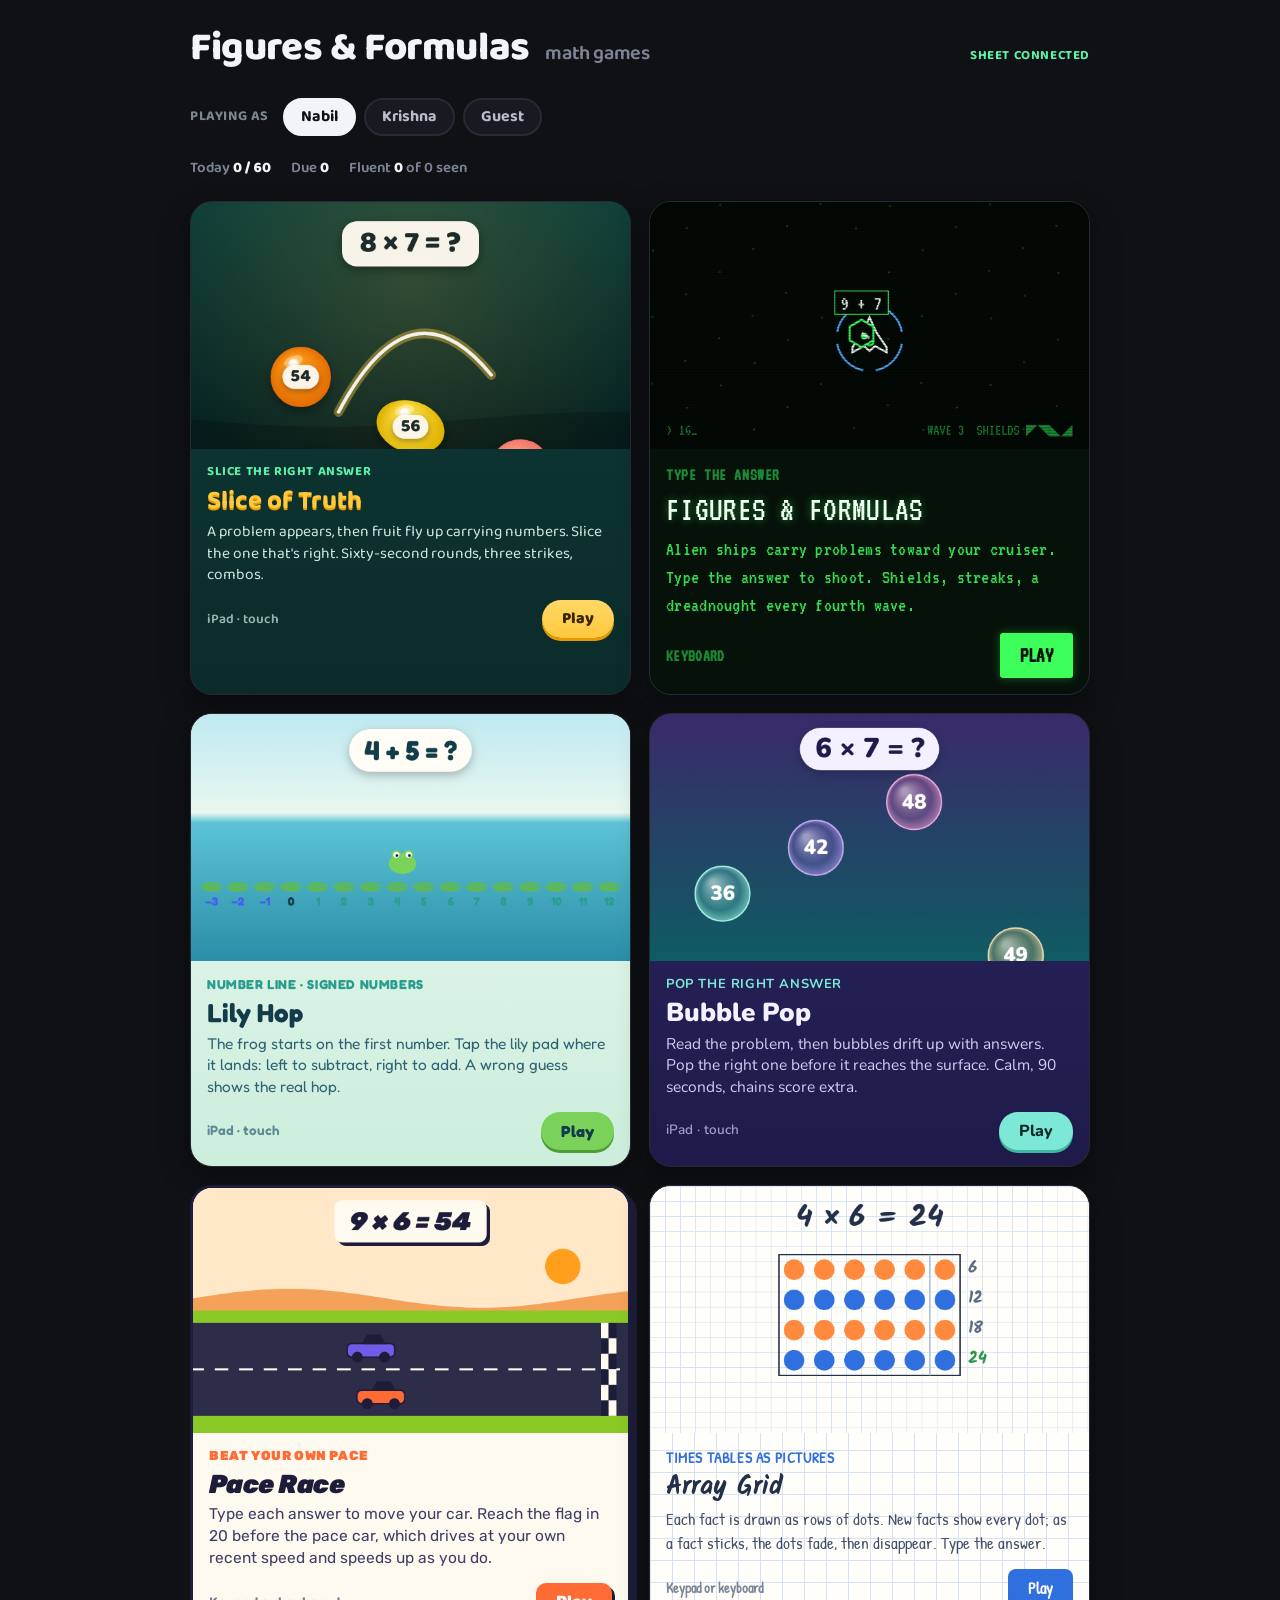
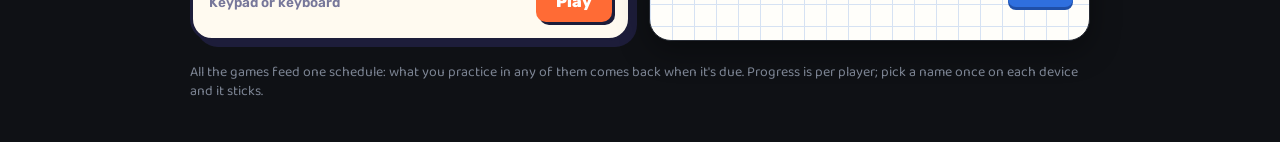
==== commit 48e4bcbb: "Add a guest player whose progress stays on the device Guests are listed in config.js; their sync ski" ====
--- a/web/index.html
+++ b/web/index.html
@@ -43,6 +43,7 @@
 .players button:focus-visible,.card:focus-visible{outline:3px solid var(--accent);outline-offset:3px}
 .strip{display:flex;flex-wrap:wrap;gap:6px 20px;color:var(--fg-dim);font-size:15px;font-weight:600;font-variant-numeric:tabular-nums}
 .strip b{color:var(--fg);font-weight:800}
+.linkish{font:inherit;font-weight:700;color:var(--fg-soft);background:none;border:0;padding:0;text-decoration:underline;cursor:pointer}
 .cards{display:grid;grid-template-columns:repeat(auto-fit,minmax(300px,1fr));gap:18px}
 .card{display:flex;flex-direction:column;border-radius:22px;overflow:hidden;text-decoration:none;color:inherit;background:var(--surface);border:1px solid var(--line);
   box-shadow:0 10px 30px rgba(0,0,0,.35);transition:transform .12s,box-shadow .12s;min-width:0}
@@ -174,13 +175,15 @@
   function render() {
     $('#players').innerHTML = PLAYERS.map(p => `<button data-p="${p}" class="${p === player ? 'on' : ''}">${cap(p)}</button>`).join('');
     $('#players').querySelectorAll('button').forEach(b => b.onclick = () => { player = b.dataset.p; FF.player.set(player); render(); });
+    const guest = FF.player.isGuest(player);
     const S = FF.store.LocalStore.load(player, FF.player.FIRST);
     const sched = new FF.Scheduler(FF.facts, S, {});
     const cards = Object.values(S.cards), fluent = cards.filter(c => c.stage === 'fluent').length;
     const n = sched.todayCount(), g = S.settings.goal;
-    $('#strip').innerHTML = `<span>Today <b>${n}${n >= g ? ' ✓' : ' / ' + g}</b></span><span>Due <b>${sched.dueCount()}</b></span><span>Fluent <b>${fluent}</b> of ${cards.length} seen</span>${S.synced ? `<span>Synced <b>${new Date(S.synced).toLocaleDateString()}</b></span>` : ''}`;
-    const sheet = !!(window.FF_CONFIG && FF_CONFIG.endpoint);
-    $('#hudSync').textContent = sheet ? 'Sheet connected' : 'Local only'; $('#hudSync').className = 'sync ' + (sheet ? 'ok' : '');
+    $('#strip').innerHTML = `<span>Today <b>${n}${n >= g ? ' ✓' : ' / ' + g}</b></span><span>Due <b>${sched.dueCount()}</b></span><span>Fluent <b>${fluent}</b> of ${cards.length} seen</span>${S.synced ? `<span>Synced <b>${new Date(S.synced).toLocaleDateString()}</b></span>` : ''}${guest ? `<span>Guest: saved on this device only · <button class="linkish" id="fresh">Start fresh</button></span>` : ''}`;
+    if (guest) $('#fresh').onclick = () => { if (confirm('Clear guest progress on this device?')) { FF.store.LocalStore.clear(player, FF.player.FIRST); render(); } };
+    const sheet = !!(window.FF_CONFIG && FF_CONFIG.endpoint) && !guest;
+    $('#hudSync').textContent = sheet ? 'Sheet connected' : guest ? 'Guest · not synced' : 'Local only'; $('#hudSync').className = 'sync ' + (sheet ? 'ok' : '');
   }
   render();
 
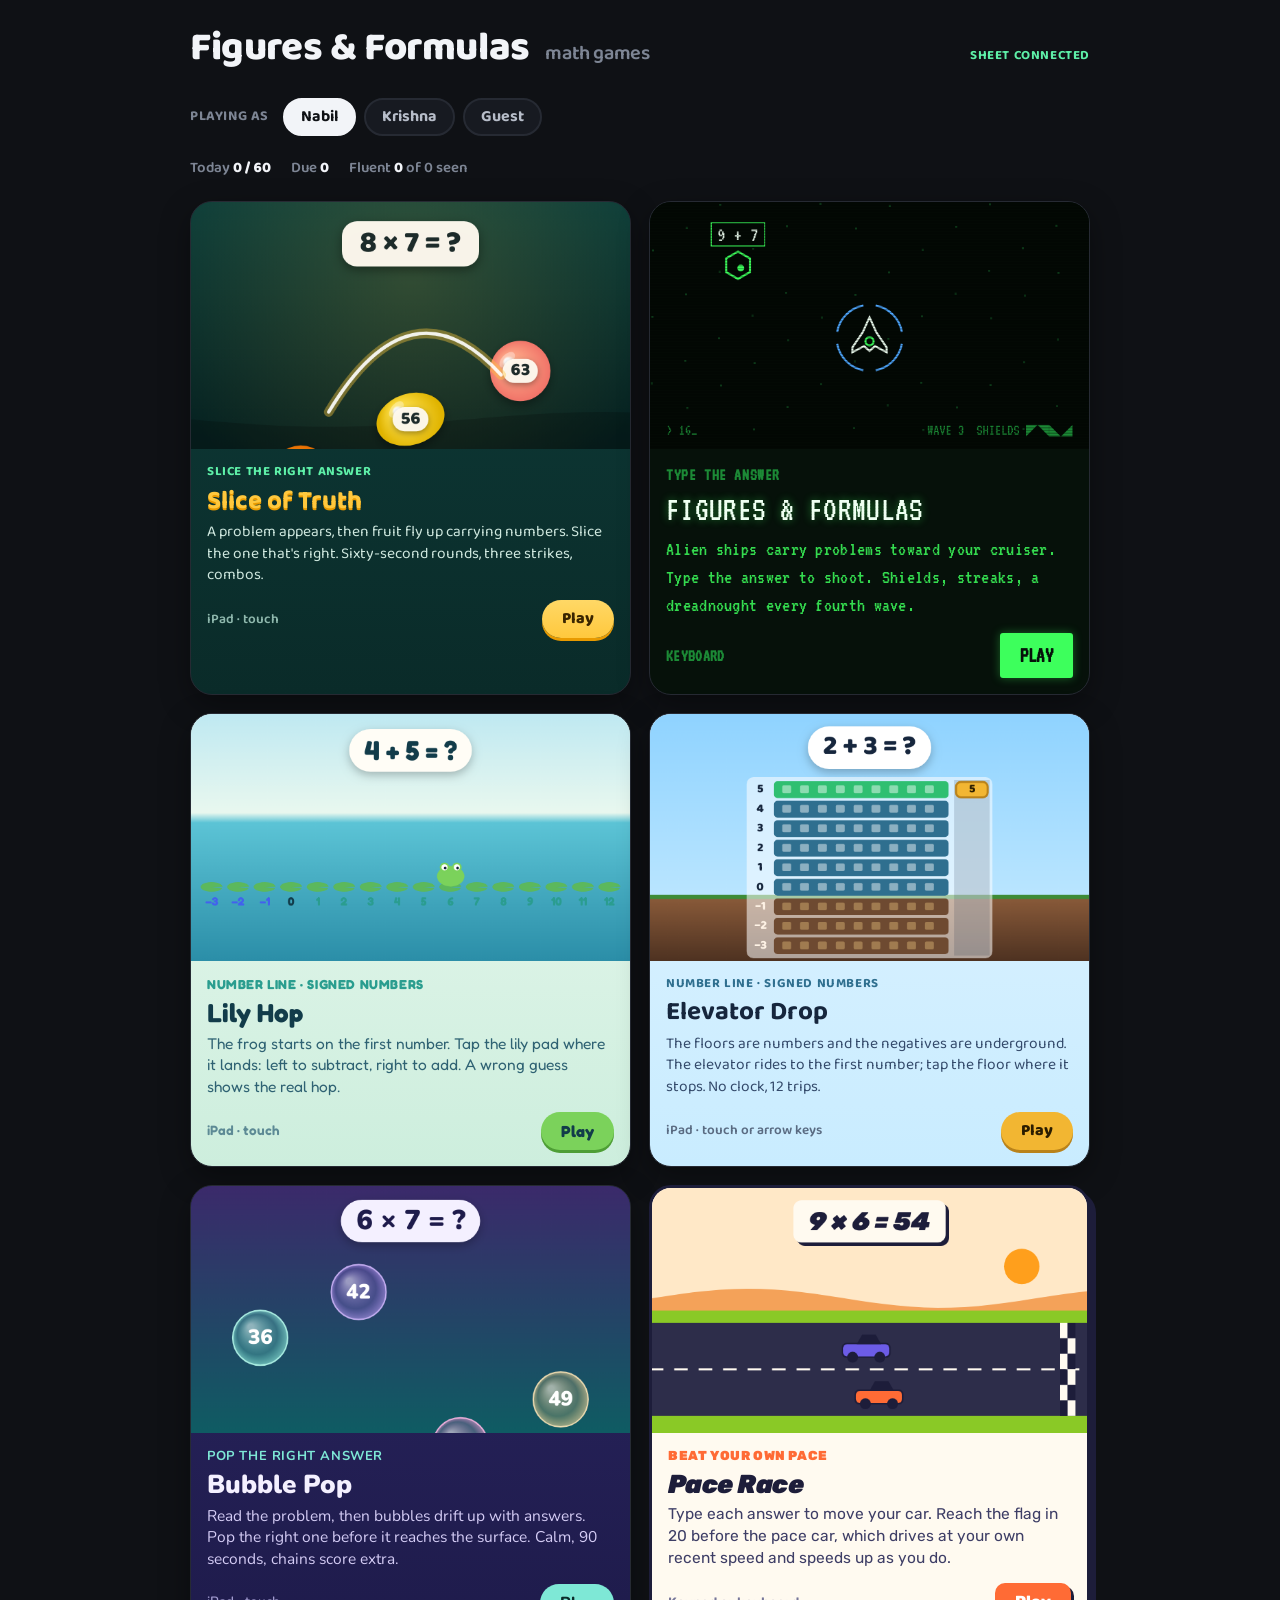
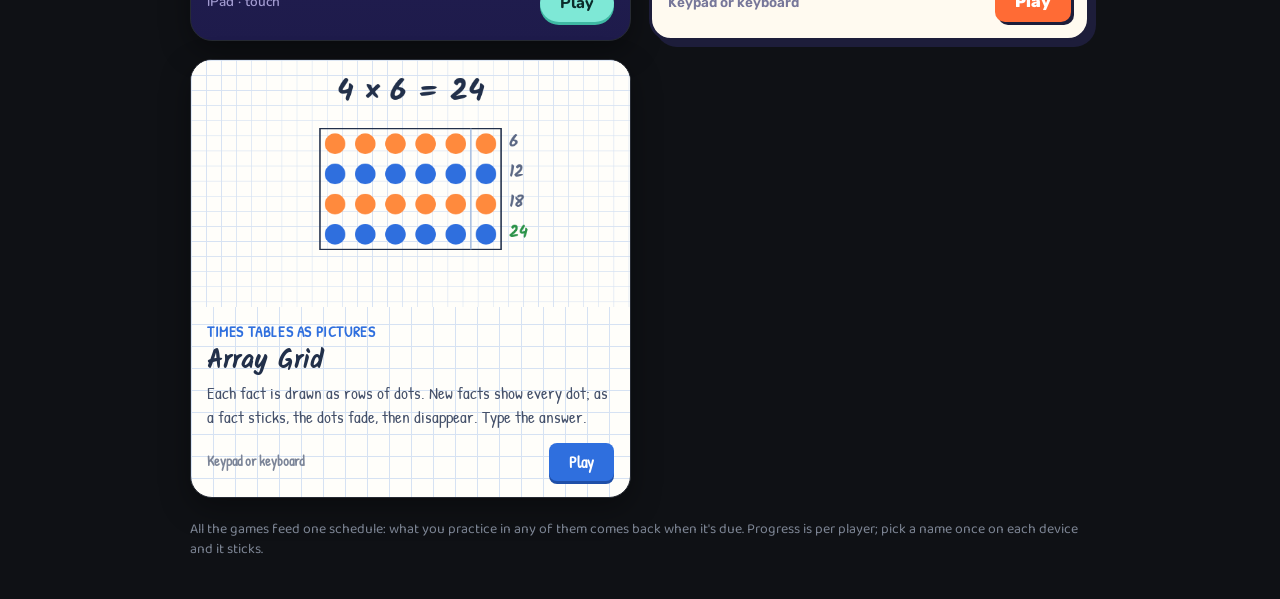
==== commit f99412ee: "Add Elevator Drop: floors as a vertical number line, negatives underground Ported from the standalon" ====
--- a/web/index.html
+++ b/web/index.html
@@ -82,6 +82,9 @@
 .card.arrays{background:#fffefa;background-image:linear-gradient(#d6e2f3 1px,transparent 1px),linear-gradient(90deg,#d6e2f3 1px,transparent 1px);background-size:22px 22px;font-family:"Patrick Hand",var(--font)}
 .card.arrays .kicker{color:#2f6fde;font-size:15px}.card.arrays h2{color:#22304a;font-family:Kalam,var(--font);font-weight:700}.card.arrays p{color:#44506a;font-size:17px}.card.arrays .meta{color:#7c8598}
 .card.arrays .play{background:#2f6fde;color:#fff;border-radius:8px;box-shadow:0 3px 0 #1f4fa8}
+.card.elevator{background:linear-gradient(180deg,#dff3ff,#c9ecff)}
+.card.elevator .kicker{color:#2f6f8f}.card.elevator h2{color:#16263d}.card.elevator p{color:#33496a}.card.elevator .meta{color:#5a6b82}
+.card.elevator .play{background:#f2b632;color:#2b1d00;box-shadow:0 3px 0 #b9821a}
 .soon{border-style:dashed;opacity:.7;align-items:center;justify-content:center;min-height:200px;color:var(--fg-dim);font-weight:700;text-align:center;padding:20px}
 footer{color:var(--fg-dim);font-size:14px}
 footer a{color:var(--fg-soft)}
@@ -127,6 +130,15 @@
         <h2>Lily Hop</h2>
         <p>The frog starts on the first number. Tap the lily pad where it lands: left to subtract, right to add. A wrong guess shows the real hop.</p>
         <div class="foot"><span class="meta">iPad · touch</span><span class="play">Play</span></div>
+      </div>
+    </a>
+    <a class="card elevator" href="elevator/">
+      <canvas data-preview="elevator" width="640" height="360" aria-hidden="true"></canvas>
+      <div class="body">
+        <span class="kicker">Number line · signed numbers</span>
+        <h2>Elevator Drop</h2>
+        <p>The floors are numbers and the negatives are underground. The elevator rides to the first number; tap the floor where it stops. No clock, 12 trips.</p>
+        <div class="foot"><span class="meta">iPad · touch or arrow keys</span><span class="play">Play</span></div>
       </div>
     </a>
     <a class="card bubbles" href="bubbles/">
@@ -248,6 +260,21 @@
     const fx = done ? px(9) : px(from) + (px(to) - px(from)) * Math.min(1, f), fy = y - 14 - (done ? 0 : Math.sin(Math.min(1, f) * Math.PI) * 34);
     c.fillStyle = '#7bd25b'; c.beginPath(); c.ellipse(fx, fy, 20, 15, 0, 0, Math.PI * 2); c.fill(); [-9, 9].forEach(e => { c.beginPath(); c.arc(fx + e, fy - 13, 7, 0, Math.PI * 2); c.fill(); c.fillStyle = '#fff'; c.beginPath(); c.arc(fx + e, fy - 13, 4.5, 0, Math.PI * 2); c.fill(); c.fillStyle = '#123'; c.beginPath(); c.arc(fx + e + 1, fy - 12, 2, 0, Math.PI * 2); c.fill(); c.fillStyle = '#7bd25b'; });
   }
+  // Elevator Drop: sky over soil, floors −3..5 down the middle, the car riding from 2 up to 5
+  function drawElevator(c, W, H, t) {
+    const lo = -3, hi = 5, top = 96, rh = (H - top - 8) / (hi - lo + 1), fy = n => top + (hi - n) * rh, gy = fy(0) + rh;
+    let g = c.createLinearGradient(0, 0, 0, H); g.addColorStop(0, '#8fd3ff'); g.addColorStop(1, '#c9ecff'); c.fillStyle = g; c.fillRect(0, 0, W, H);
+    g = c.createLinearGradient(0, gy, 0, H); g.addColorStop(0, '#8a5b3a'); g.addColorStop(1, '#4e3221'); c.fillStyle = g; c.fillRect(0, gy, W, H - gy); c.fillStyle = '#3d8b37'; c.fillRect(0, gy - 3, W, 6);
+    card(c, W / 2, 18, '2 + 3 = ?', '800 40px "Baloo 2", sans-serif', '#ffffff', '#16263d');
+    const bx0 = W * .22, bx1 = W * .78, sx = bx1 - 56;
+    c.fillStyle = 'rgba(255,255,255,.55)'; rr2(c, bx0, top - 4, bx1 - bx0, H - top, 10); c.fill(); c.fillStyle = 'rgba(22,38,61,.16)'; c.fillRect(sx, top, 52, H - top - 8);
+    const k = (t / 3600) % 1, e = k < .3 ? 0 : k > .7 ? 1 : (1 - Math.cos((k - .3) / .4 * Math.PI)) / 2, at = 2 + 3 * e;
+    for (let n = lo; n <= hi; n++) { const y = fy(n); c.fillStyle = n === 5 && k > .7 ? '#2fbf71' : n < 0 ? '#6e4a31' : '#2f6f8f'; rr2(c, bx0 + 40, y + 2, sx - bx0 - 48, rh - 4, 5); c.fill();
+      c.fillStyle = n < 0 ? 'rgba(255,214,140,.35)' : 'rgba(255,255,255,.45)'; for (let x = bx0 + 52; x < sx - 30; x += 26) { rr2(c, x, y + rh * .28, 13, rh * .4, 2); c.fill(); }
+      c.font = '800 18px "Baloo 2", sans-serif'; c.textAlign = 'center'; c.textBaseline = 'middle'; c.fillStyle = n < 0 ? '#fff3e6' : '#16263d'; c.fillText(String(n).replace('-', '−'), bx0 + 20, y + rh / 2 + 1); }
+    const cy = fy(at); c.fillStyle = '#f2b632'; c.strokeStyle = '#b9821a'; c.lineWidth = 3; rr2(c, sx + 3, cy + 3, 46, rh - 6, 7); c.fill(); c.stroke();
+    c.font = '800 18px "Baloo 2", sans-serif'; c.fillStyle = '#2b1d00'; c.fillText(String(Math.round(at)), sx + 26, cy + rh / 2 + 1);
+  }
   // Bubble Pop: dusk water, problem card, four rising bubbles
   function drawBubbles(c, W, H, t) {
     const g = c.createLinearGradient(0, 0, 0, H); g.addColorStop(0, '#3b2a6b'); g.addColorStop(1, '#0f5c63'); c.fillStyle = g; c.fillRect(0, 0, W, H);
@@ -278,7 +305,7 @@
     for (let r = 0; r < rows; r++) { for (let k = 0; k < cols; k++) { c.fillStyle = r < n ? (r % 2 ? '#2f6fde' : '#ff8a3d') : 'rgba(34,48,74,.12)'; c.beginPath(); c.arc(gx + k * s + s / 2, gy + r * s + s / 2, s * .34, 0, Math.PI * 2); c.fill(); }
       if (r < n) { c.font = '700 24px Kalam, sans-serif'; c.textAlign = 'left'; c.fillStyle = r === rows - 1 ? '#2b9348' : '#5b6884'; c.fillText(String((r + 1) * cols), gx + cols * s + 12, gy + r * s + s / 2); } }
   }
-  const POSTERS = { slice: drawSlice, shooter: drawShooter, hop: drawHop, bubbles: drawBubbles, race: drawRace, arrays: drawArrays };
+  const POSTERS = { slice: drawSlice, shooter: drawShooter, hop: drawHop, elevator: drawElevator, bubbles: drawBubbles, race: drawRace, arrays: drawArrays };
   document.querySelectorAll('canvas[data-preview]').forEach(cv => {
     const c = cv.getContext('2d'), W = cv.width, H = cv.height, fn = POSTERS[cv.dataset.preview] || drawSlice;
     const frame = t => { fn(c, W, H, t); if (!reduce) requestAnimationFrame(frame); };
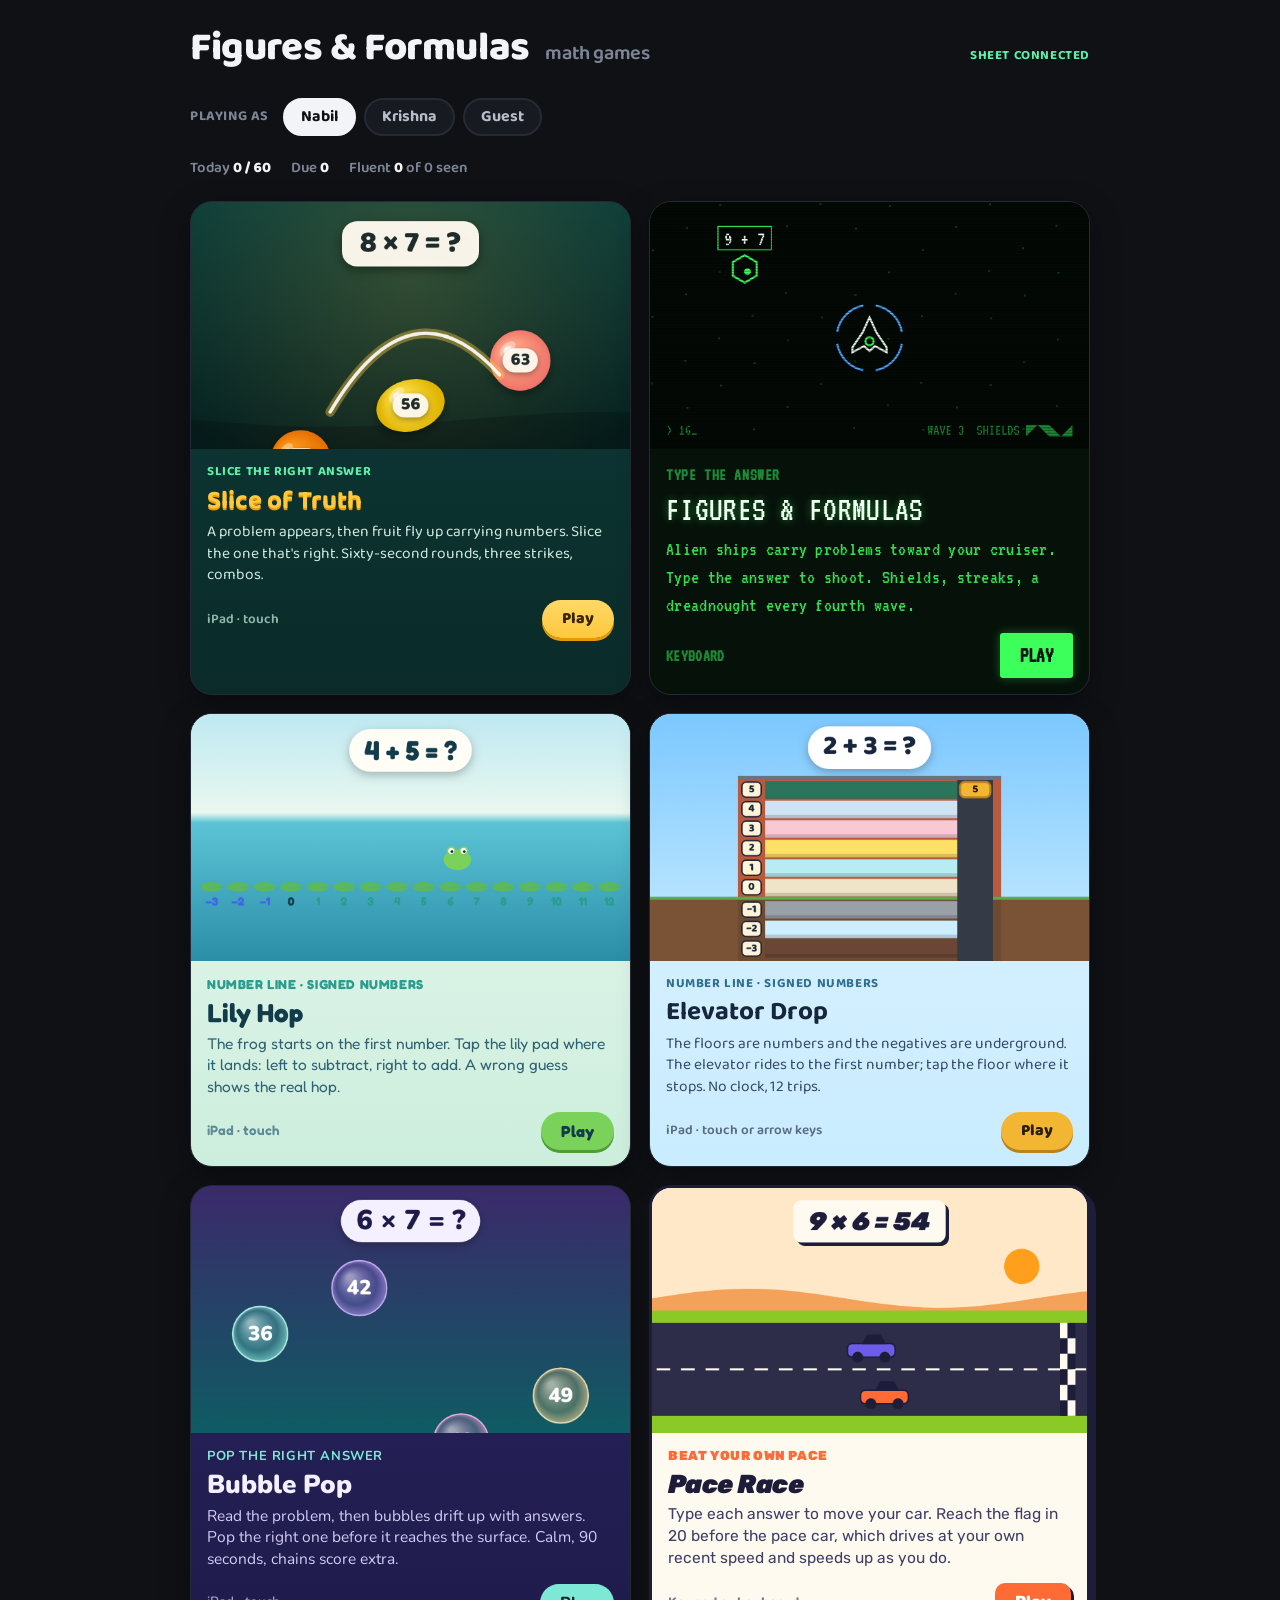
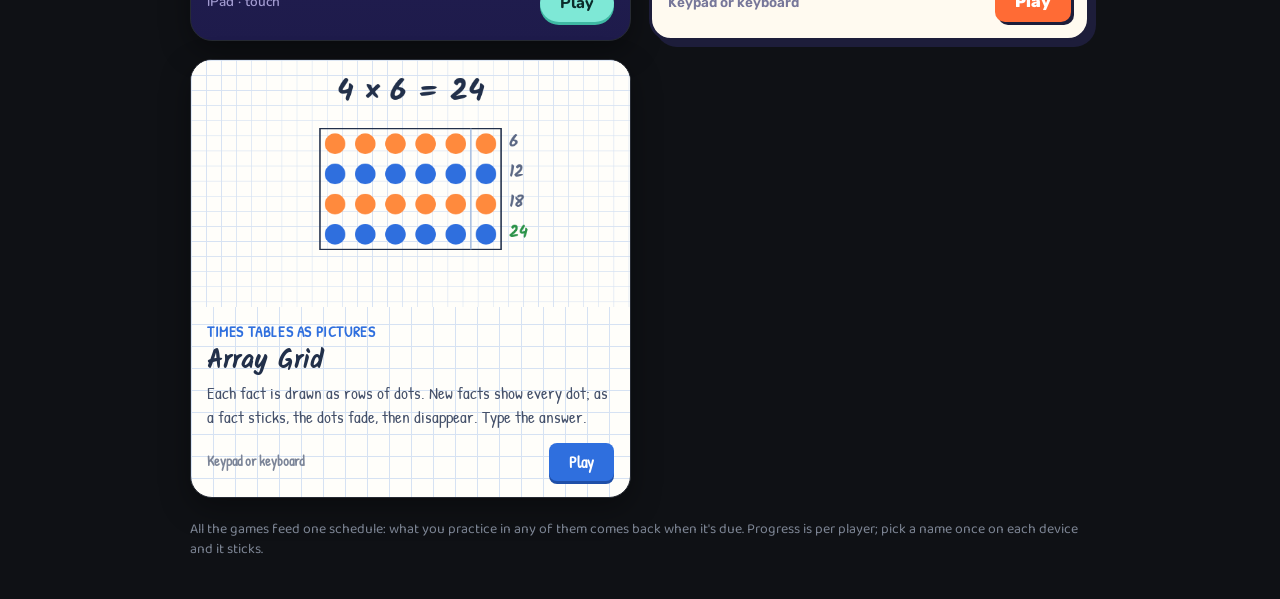
==== commit 2ad2c298: "Elevator Drop 1.1.0: every floor its own room, from the latest prototype The building is now fixed a" ====
--- a/web/index.html
+++ b/web/index.html
@@ -260,20 +260,25 @@
     const fx = done ? px(9) : px(from) + (px(to) - px(from)) * Math.min(1, f), fy = y - 14 - (done ? 0 : Math.sin(Math.min(1, f) * Math.PI) * 34);
     c.fillStyle = '#7bd25b'; c.beginPath(); c.ellipse(fx, fy, 20, 15, 0, 0, Math.PI * 2); c.fill(); [-9, 9].forEach(e => { c.beginPath(); c.arc(fx + e, fy - 13, 7, 0, Math.PI * 2); c.fill(); c.fillStyle = '#fff'; c.beginPath(); c.arc(fx + e, fy - 13, 4.5, 0, Math.PI * 2); c.fill(); c.fillStyle = '#123'; c.beginPath(); c.arc(fx + e + 1, fy - 12, 2, 0, Math.PI * 2); c.fill(); c.fillStyle = '#7bd25b'; });
   }
-  // Elevator Drop: sky over soil, floors −3..5 down the middle, the car riding from 2 up to 5
+  // Elevator Drop: a brick building, each floor its own room (walls only), negatives underground; the car rides from 2 up to 5
   function drawElevator(c, W, H, t) {
-    const lo = -3, hi = 5, top = 96, rh = (H - top - 8) / (hi - lo + 1), fy = n => top + (hi - n) * rh, gy = fy(0) + rh;
-    let g = c.createLinearGradient(0, 0, 0, H); g.addColorStop(0, '#8fd3ff'); g.addColorStop(1, '#c9ecff'); c.fillStyle = g; c.fillRect(0, 0, W, H);
-    g = c.createLinearGradient(0, gy, 0, H); g.addColorStop(0, '#8a5b3a'); g.addColorStop(1, '#4e3221'); c.fillStyle = g; c.fillRect(0, gy, W, H - gy); c.fillStyle = '#3d8b37'; c.fillRect(0, gy - 3, W, 6);
+    const lo = -3, hi = 5, top = 96, rh = (H - top - 8) / (hi - lo + 1), fy = n => top + (hi - n) * rh + (n < 0 ? 4 : 0), gy = fy(0) + rh;
+    const WALL = { 5: '#2b1a46', 4: '#cfe3f2', 3: '#f8c8d4', 2: '#ffe066', 1: '#b6ecf2', 0: '#efe3c8', '-1': '#9aa0a8', '-2': '#cdeeff', '-3': '#6b4636' };
+    let g = c.createLinearGradient(0, 0, 0, H); g.addColorStop(0, '#7cc8ff'); g.addColorStop(1, '#c9ecff'); c.fillStyle = g; c.fillRect(0, 0, W, H);
     card(c, W / 2, 18, '2 + 3 = ?', '800 40px "Baloo 2", sans-serif', '#ffffff', '#16263d');
-    const bx0 = W * .22, bx1 = W * .78, sx = bx1 - 56;
-    c.fillStyle = 'rgba(255,255,255,.55)'; rr2(c, bx0, top - 4, bx1 - bx0, H - top, 10); c.fill(); c.fillStyle = 'rgba(22,38,61,.16)'; c.fillRect(sx, top, 52, H - top - 8);
+    const bx0 = W * .2, bx1 = W * .8, sx = bx1 - 64;
+    c.fillStyle = '#6c7380'; c.fillRect(bx0, top - 6, bx1 - bx0, 6);
+    c.fillStyle = '#b85a3e'; c.fillRect(bx0, top, bx1 - bx0, gy - top); c.fillStyle = '#7a5236'; c.fillRect(0, gy, W, H - gy); c.fillStyle = '#6e4a30'; c.fillRect(bx0, gy, bx1 - bx0, H - gy);
+    c.fillStyle = '#55b04a'; c.fillRect(0, gy, W, 4);
     const k = (t / 3600) % 1, e = k < .3 ? 0 : k > .7 ? 1 : (1 - Math.cos((k - .3) / .4 * Math.PI)) / 2, at = 2 + 3 * e;
-    for (let n = lo; n <= hi; n++) { const y = fy(n); c.fillStyle = n === 5 && k > .7 ? '#2fbf71' : n < 0 ? '#6e4a31' : '#2f6f8f'; rr2(c, bx0 + 40, y + 2, sx - bx0 - 48, rh - 4, 5); c.fill();
-      c.fillStyle = n < 0 ? 'rgba(255,214,140,.35)' : 'rgba(255,255,255,.45)'; for (let x = bx0 + 52; x < sx - 30; x += 26) { rr2(c, x, y + rh * .28, 13, rh * .4, 2); c.fill(); }
-      c.font = '800 18px "Baloo 2", sans-serif'; c.textAlign = 'center'; c.textBaseline = 'middle'; c.fillStyle = n < 0 ? '#fff3e6' : '#16263d'; c.fillText(String(n).replace('-', '−'), bx0 + 20, y + rh / 2 + 1); }
-    const cy = fy(at); c.fillStyle = '#f2b632'; c.strokeStyle = '#b9821a'; c.lineWidth = 3; rr2(c, sx + 3, cy + 3, 46, rh - 6, 7); c.fill(); c.stroke();
-    c.font = '800 18px "Baloo 2", sans-serif'; c.fillStyle = '#2b1d00'; c.fillText(String(Math.round(at)), sx + 26, cy + rh / 2 + 1);
+    for (let n = lo; n <= hi; n++) { const y = fy(n); c.fillStyle = WALL[n]; c.fillRect(bx0 + 40, y + 2, sx - bx0 - 40, rh - 3); c.fillStyle = 'rgba(0,0,0,.15)'; c.fillRect(bx0 + 40, y + rh - 6, sx - bx0 - 40, 5);
+      if (n === 5 && k > .7) { c.fillStyle = 'rgba(47,191,113,.55)'; c.fillRect(bx0 + 40, y + 2, sx - bx0 - 40, rh - 3); }
+      c.fillStyle = '#fff4d6'; c.strokeStyle = '#23233a'; c.lineWidth = 2; rr2(c, bx0 + 6, y + rh / 2 - 11, 28, 22, 6); c.fill(); c.stroke();
+      c.font = '800 16px "Baloo 2", sans-serif'; c.textAlign = 'center'; c.textBaseline = 'middle'; c.fillStyle = '#16263d'; c.fillText(String(n).replace('-', '−'), bx0 + 20, y + rh / 2 + 1); }
+    c.fillStyle = '#353b46'; c.fillRect(sx, top, 52, H - top);
+    const cy = top + (hi - at) * rh; c.fillStyle = '#1d2129'; c.fillRect(sx + 25, top, 2, cy - top);
+    c.fillStyle = '#f2b632'; c.strokeStyle = '#b9821a'; c.lineWidth = 3; rr2(c, sx + 4, cy + 3, 44, rh - 6, 7); c.fill(); c.stroke();
+    c.font = '800 16px "Baloo 2", sans-serif'; c.fillStyle = '#2b1d00'; c.fillText(String(Math.round(at)), sx + 26, cy + rh / 2 + 1);
   }
   // Bubble Pop: dusk water, problem card, four rising bubbles
   function drawBubbles(c, W, H, t) {
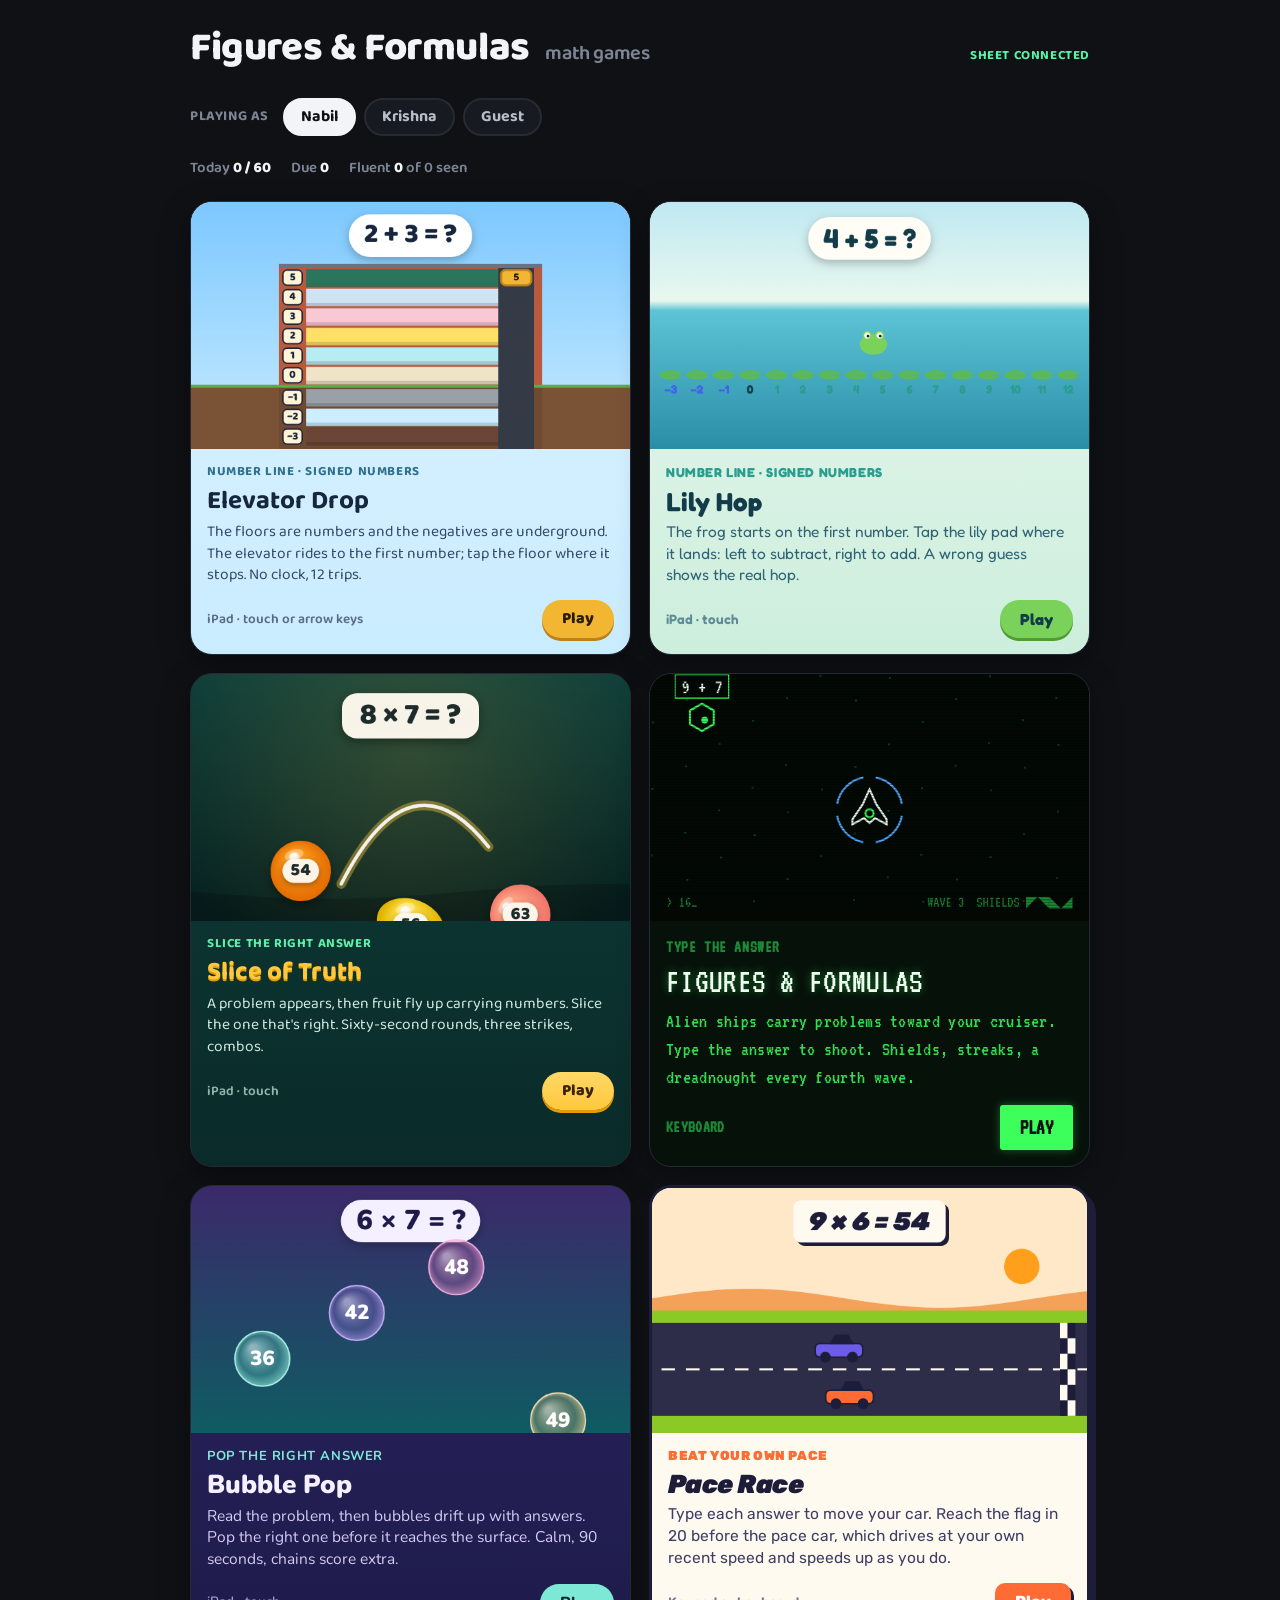
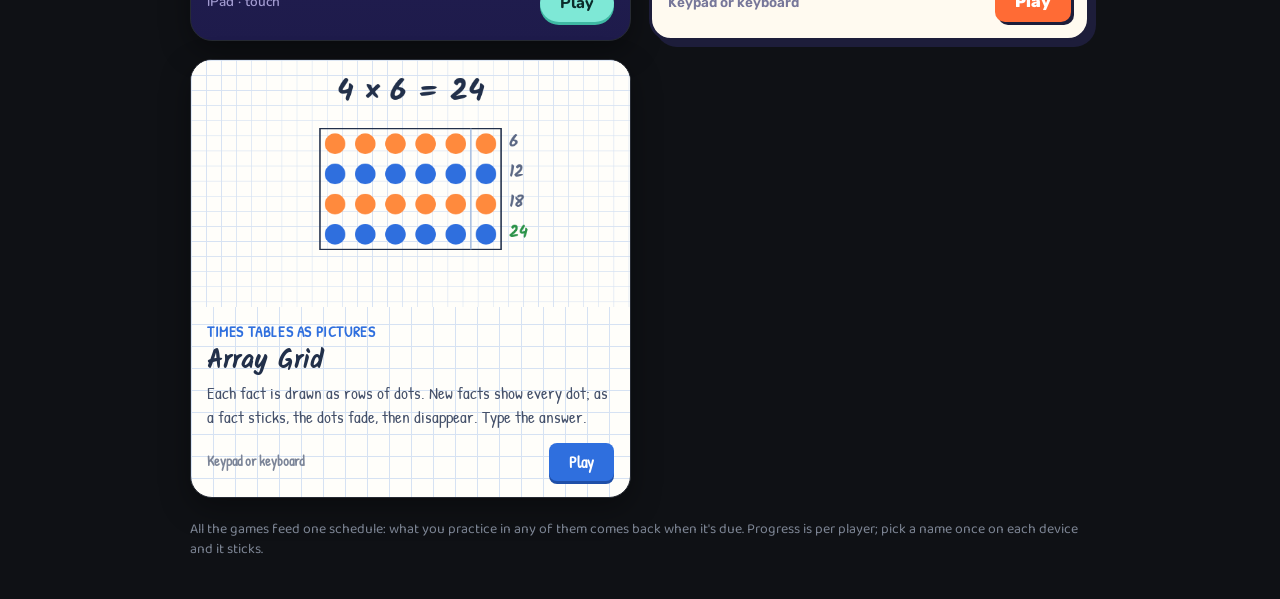
==== commit 881bf34c: "Hub: Elevator Drop and Lily Hop first Co-Authored-By: Claude Opus 5.5 <noreply@anthropic.com> Claude" ====
--- a/web/index.html
+++ b/web/index.html
@@ -105,6 +105,24 @@
   <div class="strip" id="strip"></div>
 
   <section class="cards">
+    <a class="card elevator" href="elevator/">
+      <canvas data-preview="elevator" width="640" height="360" aria-hidden="true"></canvas>
+      <div class="body">
+        <span class="kicker">Number line · signed numbers</span>
+        <h2>Elevator Drop</h2>
+        <p>The floors are numbers and the negatives are underground. The elevator rides to the first number; tap the floor where it stops. No clock, 12 trips.</p>
+        <div class="foot"><span class="meta">iPad · touch or arrow keys</span><span class="play">Play</span></div>
+      </div>
+    </a>
+    <a class="card hop" href="hop/">
+      <canvas data-preview="hop" width="640" height="360" aria-hidden="true"></canvas>
+      <div class="body">
+        <span class="kicker">Number line · signed numbers</span>
+        <h2>Lily Hop</h2>
+        <p>The frog starts on the first number. Tap the lily pad where it lands: left to subtract, right to add. A wrong guess shows the real hop.</p>
+        <div class="foot"><span class="meta">iPad · touch</span><span class="play">Play</span></div>
+      </div>
+    </a>
     <a class="card slice" href="slice/">
       <canvas data-preview="slice" width="640" height="360" aria-hidden="true"></canvas>
       <div class="body">
@@ -121,24 +139,6 @@
         <h2>FIGURES &amp; FORMULAS</h2>
         <p>Alien ships carry problems toward your cruiser. Type the answer to shoot. Shields, streaks, a dreadnought every fourth wave.</p>
         <div class="foot"><span class="meta">KEYBOARD</span><span class="play">PLAY</span></div>
-      </div>
-    </a>
-    <a class="card hop" href="hop/">
-      <canvas data-preview="hop" width="640" height="360" aria-hidden="true"></canvas>
-      <div class="body">
-        <span class="kicker">Number line · signed numbers</span>
-        <h2>Lily Hop</h2>
-        <p>The frog starts on the first number. Tap the lily pad where it lands: left to subtract, right to add. A wrong guess shows the real hop.</p>
-        <div class="foot"><span class="meta">iPad · touch</span><span class="play">Play</span></div>
-      </div>
-    </a>
-    <a class="card elevator" href="elevator/">
-      <canvas data-preview="elevator" width="640" height="360" aria-hidden="true"></canvas>
-      <div class="body">
-        <span class="kicker">Number line · signed numbers</span>
-        <h2>Elevator Drop</h2>
-        <p>The floors are numbers and the negatives are underground. The elevator rides to the first number; tap the floor where it stops. No clock, 12 trips.</p>
-        <div class="foot"><span class="meta">iPad · touch or arrow keys</span><span class="play">Play</span></div>
       </div>
     </a>
     <a class="card bubbles" href="bubbles/">
